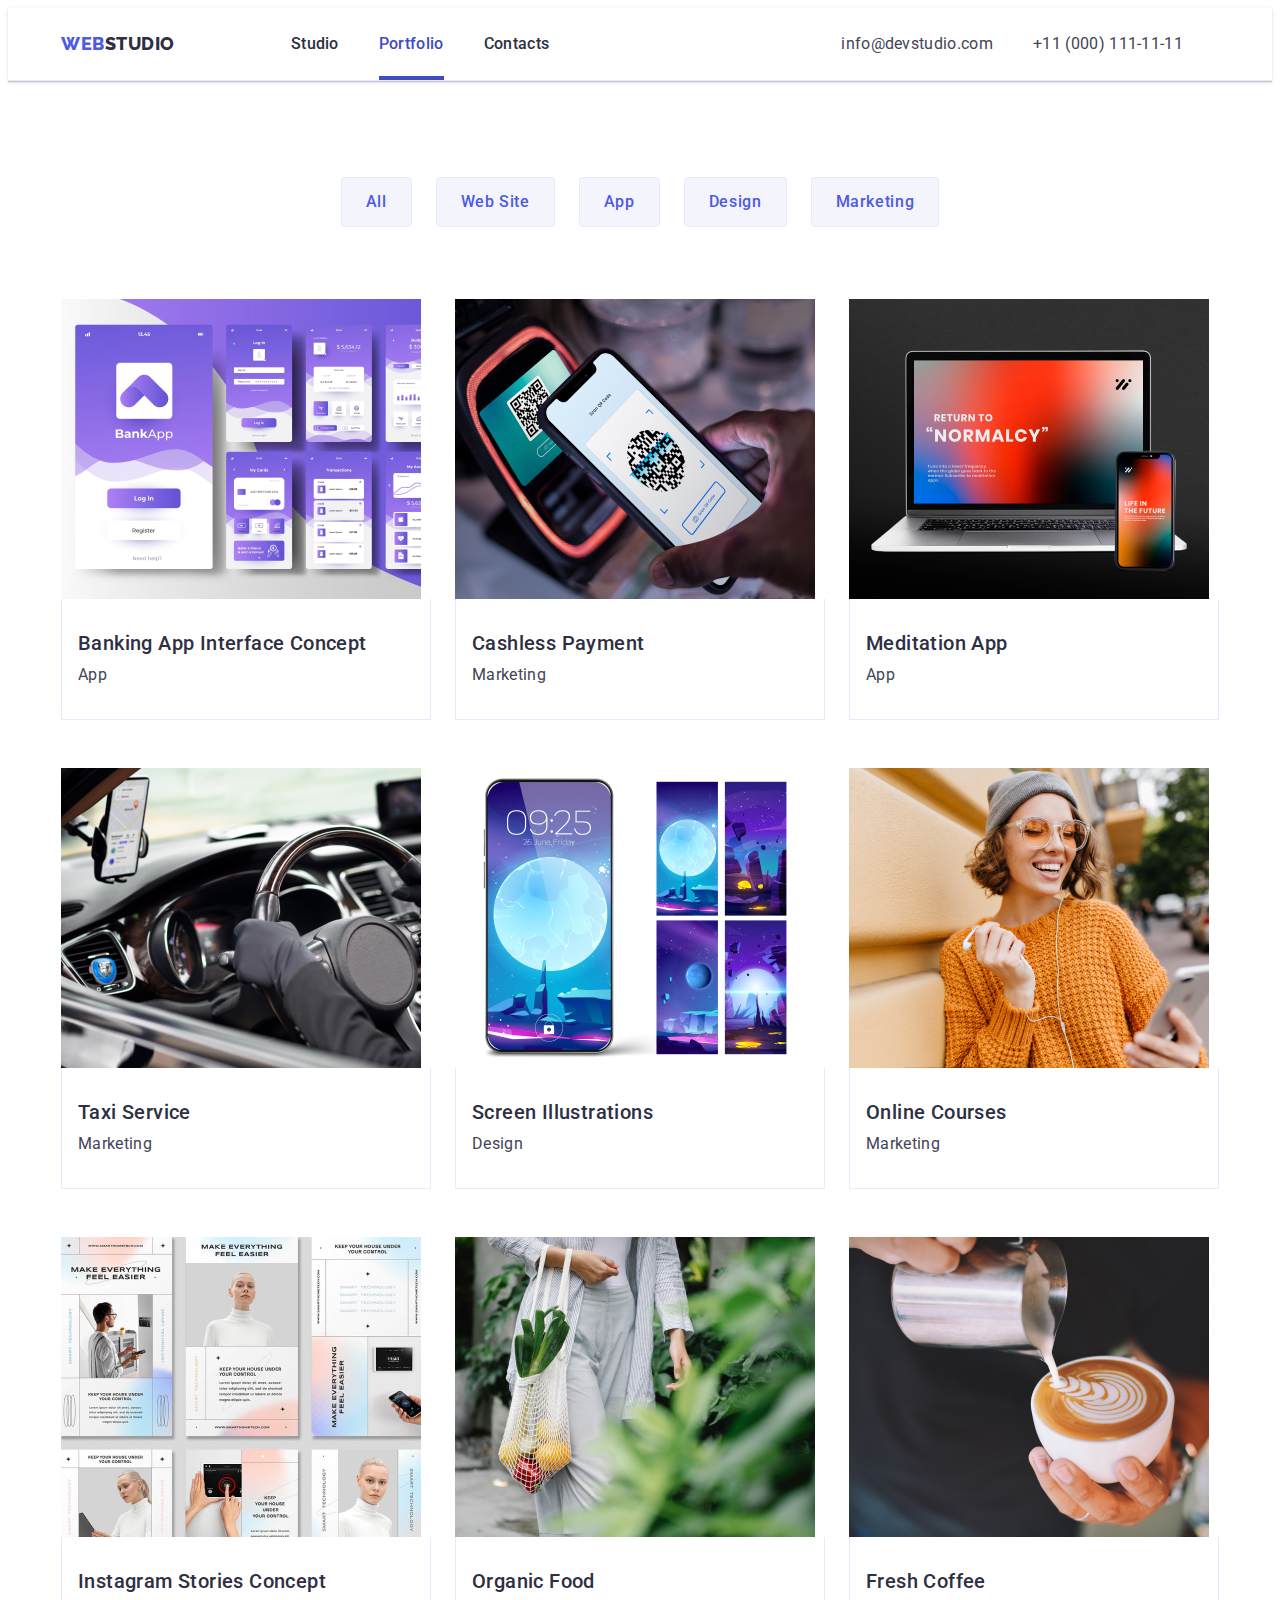
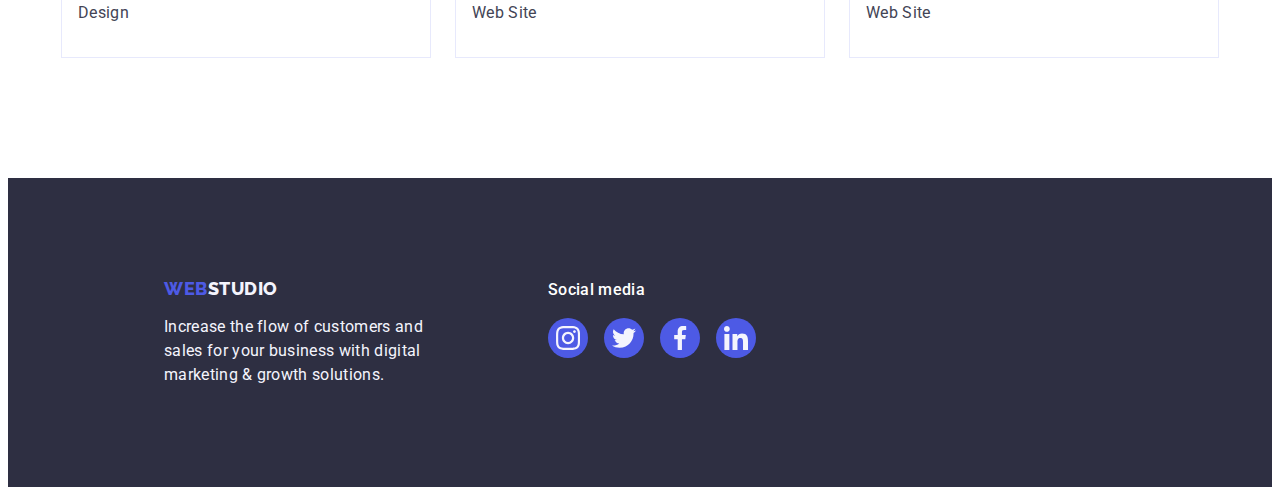
==== portfolio.html @ 2f7f38f8 "Initial commit" ====
<!DOCTYPE html>
<html lang="en">

<head>
    <meta charset="UTF-8">
    <meta name="viewport" content="width=device-width, initial-scale=1.0">
    <link rel="preconnect" href="https://fonts.googleapis.com">
    <link rel="preconnect" href="https://fonts.gstatic.com" crossorigin>
    <link
        href="https://fonts.googleapis.com/css2?family=Raleway:wght@800&family=Roboto:wght@400;500;700;900&display=swap"
        rel="stylesheet">
    <link rel="stylesheet" href="https://cdnjs.cloudflare.com/ajax/libs/modern-normalize/2.0.0/modern-normalize.min.css"
        integrity="sha512-4xo8blKMVCiXpTaLzQSLSw3KFOVPWhm/TRtuPVc4WG6kUgjH6J03IBuG7JZPkcWMxJ5huwaBpOpnwYElP/m6wg=="
        crossorigin="anonymous" referrerpolicy="no-referrer" />
    <link rel="stylesheet" href="./css/styles.css">

    <title>WebStudio</title>
</head>

<body>
    <!-- header -->
    <header class="header-border">
        <div class="container main-nav">
            <nav class="main-nav">
                <a href="./index.html" class="logo">Web<span class="span-logo-up">Studio</span>
                </a>
                <!-- list -->
                <ul class="nav-list">
                    <li class="link">
                        <a href="./index.html" class="nav-list-link  ">Studio</a>
                    </li>
                    <li class="link">
                        <a href="./portfolio.html" class="nav-list-link current">Portfolio</a>
                    </li>
                    <li class="link">
                        <a href="" class="nav-list-link ">Contacts</a>
                    </li>
                </ul>
            </nav>
            <address>
                <ul class="contacts-list">
                    <li class="contact">
                        <a href="mailto:info@devstudio.com" class="mail-phone link">info@devstudio.com</a>
                    </li>
                    <li class="contact">
                        <a href="tel:+110001111111" class="mail-phone link">+11 (000) 111-11-11</a>
                    </li>
                </ul>
            </address>
        </div>
    </header>

    <!-- Main -->
    <main>
        <section class="tabble">
            <div class="container">
                <h1 class="visually-hidden">Four Buttons</h1>
                <ul class="list tabb-but">
                    <li>
                        <button type="button" class="button-all">All</button>
                    </li>
                    <li>
                        <button type="button" class="button-all">Web Site</button>
                    </li>
                    <li>
                        <button type="button" class="button-all">App</button>
                    </li>
                    <li>
                        <button type="button" class="button-all">Design</button>
                    </li>
                    <li>
                        <button type="button" class="button-all">Marketing</button>
                    </li>
                </ul>

                <ul class="list tabl-card">
                    <li class="li-card">
                        <a href="" class="link link-portfolio">
                            <div class="visual-box">
                                <img src="./images/portfolio/row1/banking.jpg" alt="banking" width="360">
                                <div class="hidden-box"></div>
                            </div>
                            <div class="ins-inf">
                                <h2 class="title">Banking App Interface Concept</h2>
                                <p class="text">App</p>
                            </div>
                        </a>
                    </li>
                    <li class="li-card">
                        <a href="" class="link link-portfolio">
                            <div class="visual-box">
                                <img src="./images/portfolio/row1/cashless.jpg" class="link" alt="cashless" width="360">
                                <div class="hidden-box"></div>
                            </div>
                            <div class="ins-inf">
                                <h2 class="title">Cashless Payment</h2>
                                <p class="text">Marketing</p>
                            </div>
                        </a>
                    </li>
                    <li class="li-card">
                        <a href="" class="link link-portfolio">
                            <div class="visual-box">
                                <img src="./images/portfolio/row1/meditation.jpg" class="link" alt="meditation"
                                    width="360">
                                <div class="hidden-box"></div>
                            </div>
                            <div class="ins-inf">
                                <h2 class="title">Meditation App</h2>
                                <p class="text">App</p>
                            </div>
                        </a>
                    </li>
                    <li class="li-card">
                        <a href="" class="link link-portfolio">
                            <div class="visual-box">
                                <img src="./images/portfolio/row2/taxi.jpg" class="link" alt="taxi" width="360">
                                <div class="hidden-box"></div>
                            </div>
                            <div class="ins-inf">
                                <h2 class="title">Taxi Service</h2>
                                <p class="text">Marketing</p>
                            </div>
                        </a>
                    </li>
                    <li class="li-card">
                        <a href="" class="link link-portfolio">
                            <div class="visual-box">
                                <img src="./images/portfolio/row2/screen.jpg" class="link" alt="screen" width="360">
                                <div class="hidden-box"></div>
                            </div>
                            <div class="ins-inf">
                                <h2 class="title">Screen Illustrations</h2>
                                <p class="text">Design</p>
                            </div>
                        </a>
                    </li>
                    <li class="li-card">
                        <a href="" class="link link-portfolio">
                            <div class="visual-box">
                                <img src="./images/portfolio/row2/online.jpg" class="link" alt="online" width="360">
                                <div class="hidden-box"></div>
                            </div>
                            <div class="ins-inf">
                                <h2 class="title">Online Courses</h2>
                                <p class="text">Marketing</p>
                            </div>
                        </a>
                    </li>
                    <li class="li-card">
                        <a href="" class="link link-portfolio">
                            <div class="visual-box">
                                <img src="./images/portfolio/row3/instagram.jpg" class="link" alt="instagram"
                                    width="360">
                                <div class="hidden-box"></div>
                            </div>
                            <div class="ins-inf">
                                <h2 class="title">Instagram Stories Concept</h2>
                                <p class="text">Design</p>
                            </div>
                        </a>
                    </li>
                    <li class="li-card">
                        <a href="" class="link link-portfolio">
                            <div class="visual-box">
                                <img src="./images/portfolio/row3/organic.jpg" class="link" alt="organic" width="360">
                                <div class="hidden-box"></div>
                            </div>
                            <div class="ins-inf">
                                <h2 class="title">Organic Food</h2>
                                <p class="text">Web Site</p>
                            </div>
                        </a>
                    </li>
                    <li class="li-card">
                        <a href="" class="link link-portfolio">
                            <div class="visual-box">
                                <img src="./images/portfolio/row3/coffee.jpg" class="link" alt="coffee" width="360">
                                <div class="hidden-box"></div>
                            </div>
                            <div class="ins-inf">
                                <h2 class="title">Fresh Coffee</h2>
                                <p class="text">Web Site</p>
                            </div>
                        </a>
                    </li>
                </ul>
            </div>
        </section>


    </main>

    <!-- Footer -->
    <footer class="footer-side">
        <div class="footer-container ">
            <div class="footer-list">
                <a href="./index.html" class="logo foot">Web<span class="span-logo-down">Studio</span>
                </a>
                <p class="down">Increase the flow of customers and sales for your business with digital marketing &
                    growth
                    solutions.</p>
            </div>


            <div class="social-media">
                <p class="footer-media-p">Social media</p>
                <ul class="section-media-svg">
                    <li class="section-team-items">
                        <a href="" class="section-team-link footr">
                            <svg class="section-team-icon" width="24" height="24">
                                <use href="./images/icons.svg#icon-instagram"></use>
                            </svg>
                        </a>

                    </li>
                    <li class="section-team-items">
                        <a href="" class="section-team-link footr">
                            <svg class="section-team-icon" width="24" height="24">
                                <use href="./images/icons.svg#icon-twitter"></use>
                            </svg>
                        </a>
                    </li>
                    <li class="section-team-items">
                        <a href="" class="section-team-link footr">
                            <svg class="section-team-icon" width="24" height="24">
                                <use href="./images/icons.svg#icon-facebook"></use>
                            </svg>
                        </a>
                    </li>
                    <li class="section-team-items">
                        <a href="" class="section-team-link footr">
                            <svg class="section-team-icon" width="24" height="24">
                                <use href="./images/icons.svg#icon-linkedin"></use>
                            </svg>
                        </a>
                    </li>
                </ul>

            </div>
        </div>
    </footer>


</body>

</html>
---- css/styles.css ----
:root {
  --navyblue: #2e2f42;
  --slate: #434455;
  --ocean: #404bbf;
  --iris: #4d5ae5;
  --white: #ffffff;
  --cloud: #f4f4fd;
  --border: #e7e9fc;
  --link: #8e8f99;
  --dairy: #FCFCFC;

}

h1,
h2,
h3,
h4,
h5,
h6,
p {
  margin: 0;
}

ul {
  list-style-type: none;
  margin: 0;
  padding: 0;
}

.visually-hidden {
  position: absolute;
  width: 1px;
  height: 1px;
  margin: -1px;
  border: 0;
  padding: 0;
  white-space: nowrap;
  clip-path: inset(100%);
  clip: rect(0 0 0 0);
  overflow: hidden;
}
img {
  display: block;
  max-width: 100%;
  height: auto;
}

.container {
  max-width: 1158px;
  margin: 0 auto;
  padding: 0 15px;
}

body {
  font-family: "Roboto", sans-serif;
  color: #2e2f42;
  color: #434455;
  background-color: var(--white);
  max-width: 1440px;
}

/* header */
.header-border {
  border-bottom: 1px solid #e7e9fc;
  box-shadow: 0px 2px 1px rgba(46, 47, 66, 0.08),
    0px 1px 1px rgba(46, 47, 66, 0.16), 0px 1px 6px rgba(46, 47, 66, 0.08);
}
.main-nav {
  display: flex;
  align-items: center;
  gap: 40px;
}
/* Logo */
.logo {
  font-family: "Raleway", sans-serif;
  font-weight: 800;
  font-size: 18px;
  line-height: 1.17;
  letter-spacing: 0.03em;
  text-transform: uppercase;
  color: var(--iris, #4d5ae5);
  text-decoration: none;
  margin-right: 76px;
}
.span-logo-up {
  color: var(--navyblue);
}

/* header navigation */
.nav-list-link-current {
  color: var(--ocean);
}
.current {
  position: relative;
  color: var(--ocean);
}
.current::after {
  position: absolute;
  display: block;
  width: 100%;
  height: 4px;
  content: "";
  background-color: var(--ocean);
  margin-top: 20px;
}
.nav-list {
  display: flex;
  gap: 40px;
  margin-right: 0;
}
.list {
  list-style: none;
}
.link {
  text-decoration: none;
}
.nav-list-link {
  display: block;
  color: var(--navyblue);
  padding-top: 24px;
  padding-bottom: 24px;
  font-weight: 500;
  font-size: 16px;
  line-height: 1.5;
  letter-spacing: 0.02em;
  text-decoration: none;
}
.nav-list-link::before {
  background-color: var(--ocean);
}
.nav-list-link:hover,
.nav-list-link:focus {
  color: var(--ocean);
}
.nav-list-link.current {
  color: var(--ocean);
}
/* header contacts */

.contacts-list {
  font-style: normal;
  display: flex;
  gap: 40px;
  margin-left: 252px;
}

.mail-phone {
  display: block;
  padding: 24px 0;
  font-size: 16px;
  line-height: 1.5;
  letter-spacing: 0.02em;
  color: var(--slate);
  text-decoration: none;
}

.mail-phone:hover,
.mail-phone:focus {
  color: var(--ocean);
}

/* section 1 */
.section-one {
  background-color: var(--navyblue);
  background-image: linear-gradient(
      rgba(46, 47, 66, 0.7),
      rgba(46, 47, 66, 0.7)
    ),
    url(../images/background-image.jpg);
  background-size: cover;
  padding: 188px 0;
  max-width: 1440px;
  background-repeat: no-repeat;
  background-position: center;
}

.effective {
  font-size: 56px;
  line-height: 1.07;
  letter-spacing: 0.02em;
  color: var(--white);
  max-width: 496px;
  margin: 0 auto 48px;
}
.button_or {
  background-color: #4d5ae5;
  font-family: "Roboto", sans-serif;
  font-weight: 500;
  font-size: 16px;
  line-height: 1.5;
  letter-spacing: 0.04em;
  color: #ffffff;
  cursor: pointer;
  display: block;
  padding: 16px 32px;
  margin: 0 auto;
  align-items: flex-start;
  gap: 10px;
  min-width: 169px;
  height: 56px;
  border: none;
  text-align: center;
  border-radius: 4px;
  background: var(--iris, #4d5ae5);
  box-shadow: 0px 4px 4px 0px rgba(0, 0, 0, 0.15);
}
.button_or:hover,
.button_or:focus {
  background-color: #404bbf;
}


/* section 2 */
.features-icon-container {
  display: flex;
  align-items: center;
  justify-content: center;
  height: 112px;
  background-color: #f4f4fd;
  border-radius: 4px;
  margin-bottom: 8px;
}
.section.features {
  padding: 120px 0;
}

.section-list {
  display: flex;
}

.section-list .item {
  width: calc((100% - 72px) / 4);
}

.section-list .item:not(:last-child) {
  margin-right: 24px;
}

.title {
  margin-bottom: 8px;

  color: var(--navyblue);
  font-size: 20px;
  font-weight: 500;
  line-height: 1.2;
  letter-spacing: 0.02em;
}

.text {
  color: var(--slate);
  font-size: 16px;
  line-height: 1.5;
  letter-spacing: 0.02em;
}

/* section 3 */
.what-doing {
  padding-bottom: 120px;
}

.we-doing {
  font-size: 36px;
  line-height: 1.11;
  text-align: center;
  letter-spacing: 0.02em;
  text-transform: capitalize;
  color: var(--navyblue);
  margin-bottom: 72px;
}

.sec-three {
  display: flex;
  gap: 24px;
}

.img-list {
  display: inline-flex;
  flex-direction: column;
  align-items: flex-start;
  width: calc((100% - 48px) / 3);
}

/* section 4 */
.our-team {
  background: var(--cloud, #f4f4fd);
  padding: 120px 0;
}
.card-content {
  padding: 32px 0;
}
.card-content .title {
  text-align: center;
}
.card-content .text {
  text-align: center;
}

.floor {
  width: calc((100% - 72px) / 4);
  border-radius: 0px 0px 4px 4px;
  background: var(--white, #fff);
  box-shadow: 0px 2px 1px 0px rgba(46, 47, 66, 0.08),
    0px 1px 1px 0px rgba(46, 47, 66, 0.16),
    0px 1px 6px 0px rgba(46, 47, 66, 0.08);
}

.our {
  display: flex;
  gap: 24px;
}

.section-team-svg {
  display: flex;
  justify-content: center;
  gap: 24px;
  margin-top: 8px;
}
.section-team-items {
  width: 40px;
  height: 40px;
}
.section-team-link {
  width: 100%;
  height: 100%;
  background-color: var(--iris);
  border-radius: 50%;
  display: flex;
  align-items: center;
  justify-content: center;
}
.section-team-link:hover,
.section-team-link:focus {
  background-color: var(--ocean);
}
.section-team-icon {
  fill: var(--cloud);
}

/* Customers */

.customers {
  padding: 120px 0;
}

.title-customers {
  font-size: 36px;
  line-height: 1.11;
  text-align: center;
  letter-spacing: 0.02em;
  text-transform: capitalize;
  color: var(--navyblue);
  margin-bottom: 72px;
}

.customers-list {
  display: flex;
  gap: 24px;
}

.customers-item {
  width: calc((100% - 120px) / 6);
  height: 88px;
}

.customers-icon {
  fill: currentColor;
}
.customers-link {
  width: 100%;
  height: 100%;
  border: 1px solid #8e8f99;
  border-radius: 4px;
  display: flex;
  align-items: center;
  justify-content: center;
  color: var(--link);
}
.customers-link:hover,
.customers-link:focus {
  border-color: var(--ocean);
  color: var(--ocean);
}

/* footer */
.footer-side {
  display: flex;
  background-color: var(--navyblue);
  padding: 100px 0;
}
.footer-list {
  margin-right: 120px;
 
  
}
.footer-container {
  display: flex;
  align-items: baseline;
  margin-left: 156px;
  
}
.logo.foot {
  display: inline-block;
  margin-bottom: 16px;
}
.span-logo-down {
  color: var(--cloud);
}
.down {
  width: 264px;
  color: var(--cloud);
  line-height: 1.5;
  letter-spacing: 0.02em;
}
.text-media {
  width: 264px;
  color: var(--cloud);
  line-height: 1.5;
  letter-spacing: 0.02em;
  display: flex;
}
.footer-media-p {
  font-weight: 500;
  font-size: 16px;
  line-height: 1.5;
  letter-spacing: 0.02em;
  color: var(--white);
  margin-bottom: 16px;
}

.section-media-svg {
  display: flex;
  gap: 16px;
}
.section-team-link.footr:hover,
.section-team-link.footr:focus {
  background-color: #31d0aa;
}
/* porfolio */
/* main */
.tabble {
  padding-top: 96px;
  padding-bottom: 120px;
}
.list.tabb-but {
  display: flex;
  justify-content: center;
  gap: 24px;
  margin-bottom: 72px;
}
.button-all {
  font-family: "Roboto", sans-serif;
  font-weight: 500;
  font-size: 16px;
  line-height: 1.5;
  letter-spacing: 0.04em;
  color: var(--iris);
  background-color: var(--cloud);
  cursor: pointer;
  padding: 12px 24px;
  border: 1px solid #e7e9fc;
  border-radius: 4px;
}
.button-all:hover,
.button-all:focus {
  color: var(--white);
  background-color: var(--ocean);
  border: 1px solid transparent;
  box-shadow: 0px 3px 1px rgba(0, 0, 0, 0.1), 0px 2px 1px rgba(0, 0, 0, 0.08),
    0px 2px 2px rgba(0, 0, 0, 0.12);
}
.link-portfolio {
  display: block;
}
.link-portfolio:hover,
.link-portfolio:focus {
  box-shadow: 0px 1px 6px rgba(46, 47, 66, 0.08),
    0px 1px 1px rgba(46, 47, 66, 0.16), 0px 2px 1px rgba(46, 47, 66, 0.08);
}
.list.tabl-card {
  display: flex;
  flex-wrap: wrap;
  column-gap: 24px;
  row-gap: 48px;
}

.li-card {
  width: calc((100% - 48px) / 3);
}
.visual-box {
  position: relative;
  overflow: hidden;
}
.hidden-box {
  position: absolute;
  top: 0;
  left: 0;
  width: 100%;
  height: 100%;
  background-color: var(--iris);
  opacity: 70%;

  transform: translatey(100%);
  transition: transform 250ms ease-in-out;
}
.visual-box:hover .hidden-box {
  transform: translatey(0);
}
.ins-inf {
  padding: 32px 16px;
  border: 1px solid #e7e9fc;
  border-top: none;
}

/* Modal */
.backdrop {
  position: fixed;
  width: 100%;
  height: 100%;
  background-color: rgba(46, 47, 66, 0.40);
  top: 0;
  transition: opacity 250ms cubic-bezier(0.4, 0, 0.2, 1),
visibility 250ms cubic-bezier(0.4, 0, 0.2, 1);
}

.modal {
  position: absolute;
  top: 50%;
  left: 50%;
  transform: translate(-50%, -50%) scale(1);
width: 408px;
min-height: 584px;
background-color: var(--dairy);
border-radius: 4px;
box-shadow: 0px 2px 1px 0px rgba(0, 0, 0, 0.20), 0px 1px 3px 0px rgba(0, 0, 0, 0.12), 0px 1px 1px 0px rgba(0, 0, 0, 0.14);
transition: transform 250ms cubic-bezier(0.4, 0, 0.2, 1);
}

.close-icon {
  fill: var(--navyblue);
  transition: fill 250ms cubic-bezier(0.4, 0, 0.2, 1);  
}

.modal-close-btn {
  display: flex;
  fill: var(--border);
  background-color: var(--border);
  width: 24px;
  height: 24px;
  border-radius: 50%;
  align-items: center;
  justify-content: center; 
  position: absolute;
  top: 24px;
  right: 24px;
  transition: transform 250ms;
  border: 1px solid rgba(0, 0, 0, 0.1);
  padding: 0;
  cursor: pointer;
  transition: background-color 250ms cubic-bezier(0.4, 0, 0.2, 1),
  border 250ms cubic-bezier(0.4, 0, 0.2, 1);
}

.modal-close-btn:hover {
  background-color:  var(--ocean);
  border: none;
}
.modal-close-btn:focus {
  background-color:  var(--ocean);
  border: none;
}

.is-hidden {
  opacity: 0;
  visibility: hidden;
  pointer-events: none;
}

.backdrop.is-hidden .modal {
  transform: translate(-50%, -50%) scale(0);
}

.modal-close-btn:hover .close-icon {
  fill: var(--white);
}
.modal-close-btn:focus .close-icon {
  fill: var(--white);
}
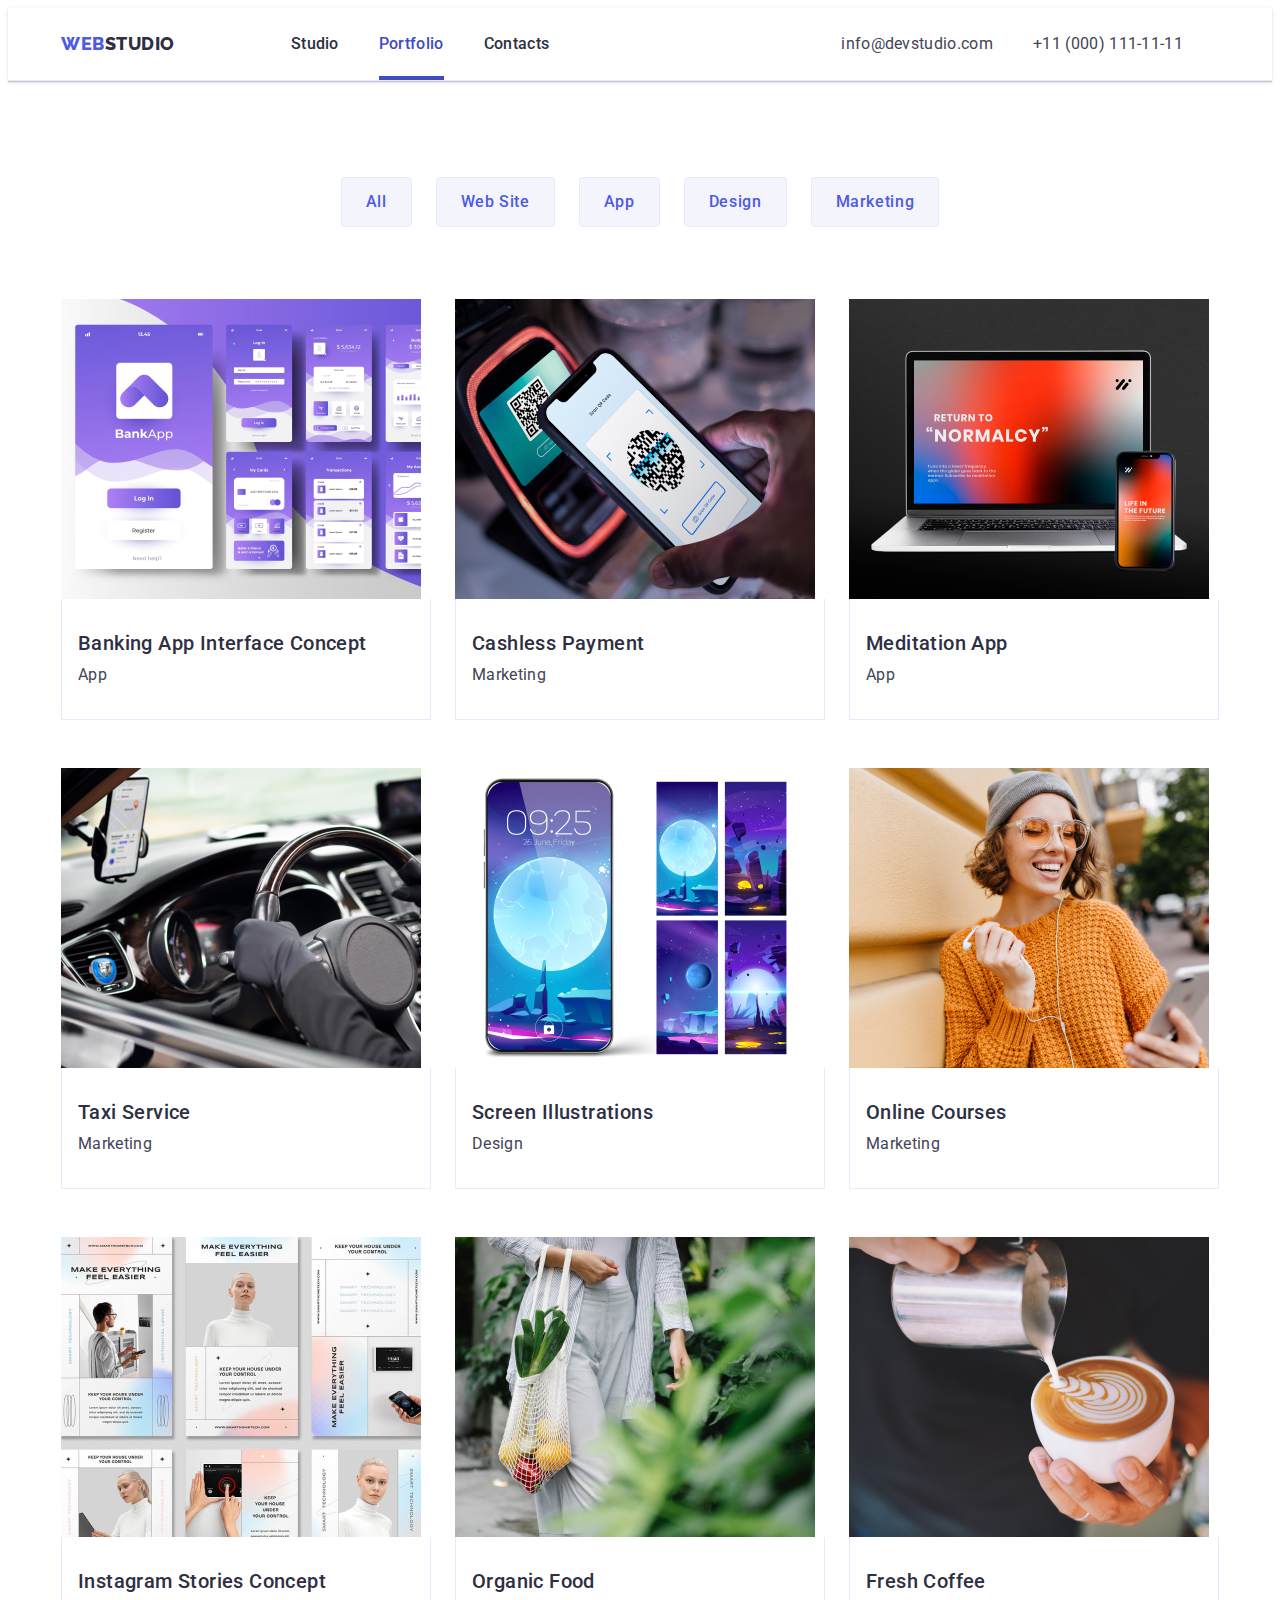
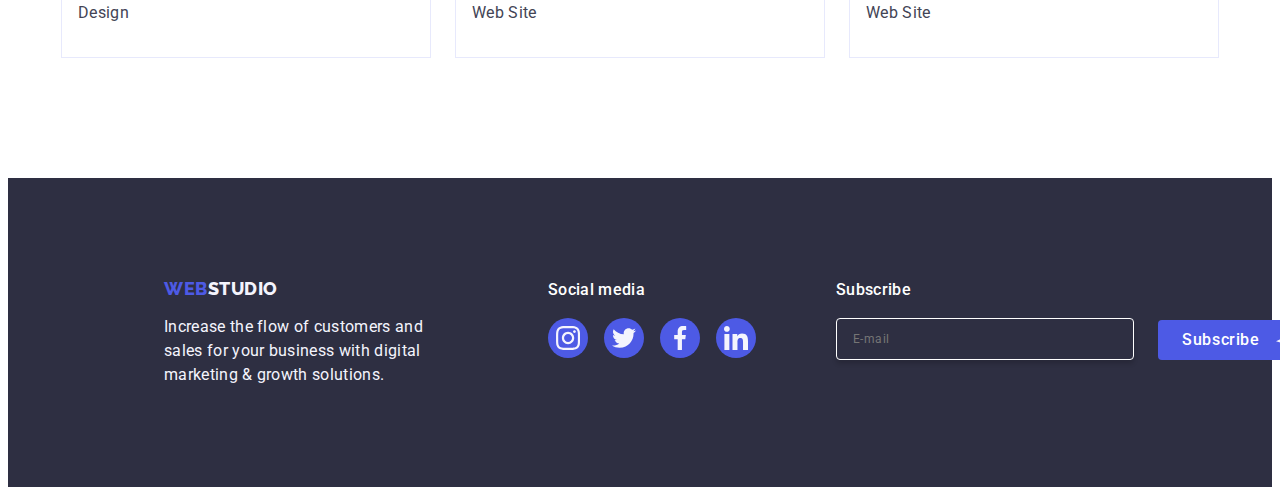
==== commit e6042cce: "hw5" ====
--- a/portfolio.html
+++ b/portfolio.html
@@ -238,6 +238,19 @@
                 </ul>
 
             </div>
+            <div>
+                <form class="footer-form">
+                    <label class="footer-label">
+                        <p class="footer-media-p">Subscribe</p>
+                        <input class="footer-input" type="text" name="subscribe" placeholder="E-mail" />
+                    </label>
+                    <button class="button-sub" type="submit">Subscribe
+                        <svg class="section-team-icon" width="24" height="24">
+                            <use href="./images/icons.svg#icon-telegram"></use>
+                        </svg>
+                    </button>
+                </form>
+            </div>
         </div>
     </footer>
 
--- a/css/styles.css
+++ b/css/styles.css
@@ -7,8 +7,7 @@
   --cloud: #f4f4fd;
   --border: #e7e9fc;
   --link: #8e8f99;
-  --dairy: #FCFCFC;
-
+  --dairy: #fcfcfc;
 }
 
 h1,
@@ -52,7 +51,7 @@
 }
 
 body {
-  font-family: "Roboto", sans-serif;
+  font-family: 'Roboto', sans-serif;
   color: #2e2f42;
   color: #434455;
   background-color: var(--white);
@@ -62,8 +61,8 @@
 /* header */
 .header-border {
   border-bottom: 1px solid #e7e9fc;
-  box-shadow: 0px 2px 1px rgba(46, 47, 66, 0.08),
-    0px 1px 1px rgba(46, 47, 66, 0.16), 0px 1px 6px rgba(46, 47, 66, 0.08);
+  box-shadow: 0px 2px 1px rgba(46, 47, 66, 0.08), 0px 1px 1px rgba(46, 47, 66, 0.16),
+    0px 1px 6px rgba(46, 47, 66, 0.08);
 }
 .main-nav {
   display: flex;
@@ -72,7 +71,7 @@
 }
 /* Logo */
 .logo {
-  font-family: "Raleway", sans-serif;
+  font-family: 'Raleway', sans-serif;
   font-weight: 800;
   font-size: 18px;
   line-height: 1.17;
@@ -99,7 +98,7 @@
   display: block;
   width: 100%;
   height: 4px;
-  content: "";
+  content: '';
   background-color: var(--ocean);
   margin-top: 20px;
 }
@@ -162,10 +161,7 @@
 /* section 1 */
 .section-one {
   background-color: var(--navyblue);
-  background-image: linear-gradient(
-      rgba(46, 47, 66, 0.7),
-      rgba(46, 47, 66, 0.7)
-    ),
+  background-image: linear-gradient(rgba(46, 47, 66, 0.7), rgba(46, 47, 66, 0.7)),
     url(../images/background-image.jpg);
   background-size: cover;
   padding: 188px 0;
@@ -184,7 +180,7 @@
 }
 .button_or {
   background-color: #4d5ae5;
-  font-family: "Roboto", sans-serif;
+  font-family: 'Roboto', sans-serif;
   font-weight: 500;
   font-size: 16px;
   line-height: 1.5;
@@ -209,7 +205,6 @@
   background-color: #404bbf;
 }
 
-
 /* section 2 */
 .features-icon-container {
   display: flex;
@@ -299,8 +294,7 @@
   width: calc((100% - 72px) / 4);
   border-radius: 0px 0px 4px 4px;
   background: var(--white, #fff);
-  box-shadow: 0px 2px 1px 0px rgba(46, 47, 66, 0.08),
-    0px 1px 1px 0px rgba(46, 47, 66, 0.16),
+  box-shadow: 0px 2px 1px 0px rgba(46, 47, 66, 0.08), 0px 1px 1px 0px rgba(46, 47, 66, 0.16),
     0px 1px 6px 0px rgba(46, 47, 66, 0.08);
 }
 
@@ -389,14 +383,11 @@
 }
 .footer-list {
   margin-right: 120px;
- 
-  
 }
 .footer-container {
   display: flex;
   align-items: baseline;
   margin-left: 156px;
-  
 }
 .logo.foot {
   display: inline-block;
@@ -435,6 +426,52 @@
 .section-team-link.footr:focus {
   background-color: #31d0aa;
 }
+/* Footer form */
+.footer-form {
+  display: flex;
+  margin-left: 80px;
+}
+.footer-label {
+  display: flex;
+  flex-direction: column;
+}
+.button-sub {
+  display: flex;
+  padding: 8px 24px;
+  align-items: center;
+  color: var(--white, #fff);
+  text-align: center;
+  font-family: Roboto;
+  font-size: 16px;
+  font-weight: 500;
+  line-height: 24px; /* 150% */
+  letter-spacing: 0.64px;
+  border-radius: 4px;
+  background: var(--iris, #4d5ae5);
+  gap: 16px;
+  height: max-content;
+  border: none;
+  margin-left: 24px;
+  margin-top: 42px;
+}
+.footer-input {
+  background-color: var(--navyblue);
+  outline: none;
+  padding: 8px 16px;
+  color: var(--white, #FFF);
+font-family: Roboto;
+font-size: 12px;
+font-style: normal;
+font-weight: 400;
+line-height: 24px; /* 200% */
+letter-spacing: 0.48px;
+  border-radius: 4px;
+border: 1px solid var(--white, #FFF);
+box-shadow: 0px 4px 4px 0px rgba(0, 0, 0, 0.15);
+width: 264px;
+}
+
+
 /* porfolio */
 /* main */
 .tabble {
@@ -448,7 +485,7 @@
   margin-bottom: 72px;
 }
 .button-all {
-  font-family: "Roboto", sans-serif;
+  font-family: 'Roboto', sans-serif;
   font-weight: 500;
   font-size: 16px;
   line-height: 1.5;
@@ -473,8 +510,8 @@
 }
 .link-portfolio:hover,
 .link-portfolio:focus {
-  box-shadow: 0px 1px 6px rgba(46, 47, 66, 0.08),
-    0px 1px 1px rgba(46, 47, 66, 0.16), 0px 2px 1px rgba(46, 47, 66, 0.08);
+  box-shadow: 0px 1px 6px rgba(46, 47, 66, 0.08), 0px 1px 1px rgba(46, 47, 66, 0.16),
+    0px 2px 1px rgba(46, 47, 66, 0.08);
 }
 .list.tabl-card {
   display: flex;
@@ -516,10 +553,10 @@
   position: fixed;
   width: 100%;
   height: 100%;
-  background-color: rgba(46, 47, 66, 0.40);
+  background-color: rgba(46, 47, 66, 0.4);
   top: 0;
   transition: opacity 250ms cubic-bezier(0.4, 0, 0.2, 1),
-visibility 250ms cubic-bezier(0.4, 0, 0.2, 1);
+    visibility 250ms cubic-bezier(0.4, 0, 0.2, 1);
 }
 
 .modal {
@@ -527,17 +564,18 @@
   top: 50%;
   left: 50%;
   transform: translate(-50%, -50%) scale(1);
-width: 408px;
-min-height: 584px;
-background-color: var(--dairy);
-border-radius: 4px;
-box-shadow: 0px 2px 1px 0px rgba(0, 0, 0, 0.20), 0px 1px 3px 0px rgba(0, 0, 0, 0.12), 0px 1px 1px 0px rgba(0, 0, 0, 0.14);
-transition: transform 250ms cubic-bezier(0.4, 0, 0.2, 1);
+  width: 408px;
+  min-height: 584px;
+  background-color: var(--dairy);
+  border-radius: 4px;
+  box-shadow: 0px 2px 1px 0px rgba(0, 0, 0, 0.2), 0px 1px 3px 0px rgba(0, 0, 0, 0.12),
+    0px 1px 1px 0px rgba(0, 0, 0, 0.14);
+  transition: transform 250ms cubic-bezier(0.4, 0, 0.2, 1);
 }
 
 .close-icon {
   fill: var(--navyblue);
-  transition: fill 250ms cubic-bezier(0.4, 0, 0.2, 1);  
+  transition: fill 250ms cubic-bezier(0.4, 0, 0.2, 1);
 }
 
 .modal-close-btn {
@@ -548,7 +586,7 @@
   height: 24px;
   border-radius: 50%;
   align-items: center;
-  justify-content: center; 
+  justify-content: center;
   position: absolute;
   top: 24px;
   right: 24px;
@@ -557,15 +595,15 @@
   padding: 0;
   cursor: pointer;
   transition: background-color 250ms cubic-bezier(0.4, 0, 0.2, 1),
-  border 250ms cubic-bezier(0.4, 0, 0.2, 1);
+    border 250ms cubic-bezier(0.4, 0, 0.2, 1);
 }
 
 .modal-close-btn:hover {
-  background-color:  var(--ocean);
+  background-color: var(--ocean);
   border: none;
 }
 .modal-close-btn:focus {
-  background-color:  var(--ocean);
+  background-color: var(--ocean);
   border: none;
 }
 
@@ -584,4 +622,96 @@
 }
 .modal-close-btn:focus .close-icon {
   fill: var(--white);
-}+}
+/* Modal Form */
+.modal-form {
+  display: flex;
+  flex-direction: column;
+  margin: 72px 24px 24px 24px;
+  gap: 8px;
+}
+.modal-label {
+  display: flex;
+  flex-direction: column;
+}
+.modal-title {
+  color: var(--navyblue, #2e2f42);
+  text-align: center;
+  /* Body Medium */
+  font-family: Roboto;
+  font-size: 16px;
+  font-weight: 500;
+  line-height: 24px; /* 150% */
+  letter-spacing: 0.32px;
+  margin-bottom: 16px;
+}
+.modal-send {
+  margin-top: 16px;
+}
+.modal-row {
+  display: flex;
+  border-radius: 4px;
+  border: 1px solid var(--navyblue-modal, rgba(46, 47, 66, 0.4));
+  align-items: center;
+  padding: 8px 0 8px 16px;
+}
+.modal-row:focus-within {
+  color: var(--iris);
+  border-color: var(--iris);
+}
+
+.form-input {
+  border: 0;
+  font-size: 18px;
+  background-color: var(--dairy);
+}
+.form-input:hover,
+.form-input:focus {
+  outline: none;
+}
+.modal-svg {
+  display: flex;
+  align-items: center;
+  fill: currentColor;
+}
+.modal-text {
+  color: var(--lightslate, #8e8f99);
+  font-family: Roboto;
+  font-size: 12px;
+  font-weight: 400;
+  line-height: 14px; /* 116.667% */
+  letter-spacing: 0.48px;
+}
+.modal-licence {
+  color: var(--lightslate, #8e8f99);
+  font-family: Roboto;
+  font-size: 12px;
+  font-weight: 400;
+  line-height: 14px; /* 116.667% */
+  letter-spacing: 0.48px;
+}
+.modal-licence-accent {
+  color: var(--iris, #4d5ae5);
+  text-decoration-line: underline;
+}
+.form-checkbox {
+  display: flex;
+  gap: 8px;
+}
+.textarea-form {
+  resize: none;
+  /* Small Text */
+  font-family: Roboto;
+  font-size: 12px;
+  font-weight: 400;
+  line-height: 14px; /* 116.667% */
+  letter-spacing: 0.48px;
+  padding: 8px 16px;
+  background-color: var(--dairy);
+  border-radius: 4px;
+  border-color: var(--lightslate, #8e8f99);
+  outline: none;
+}
+.textarea-form:focus-within {
+  border-color: var(--iris);
+}
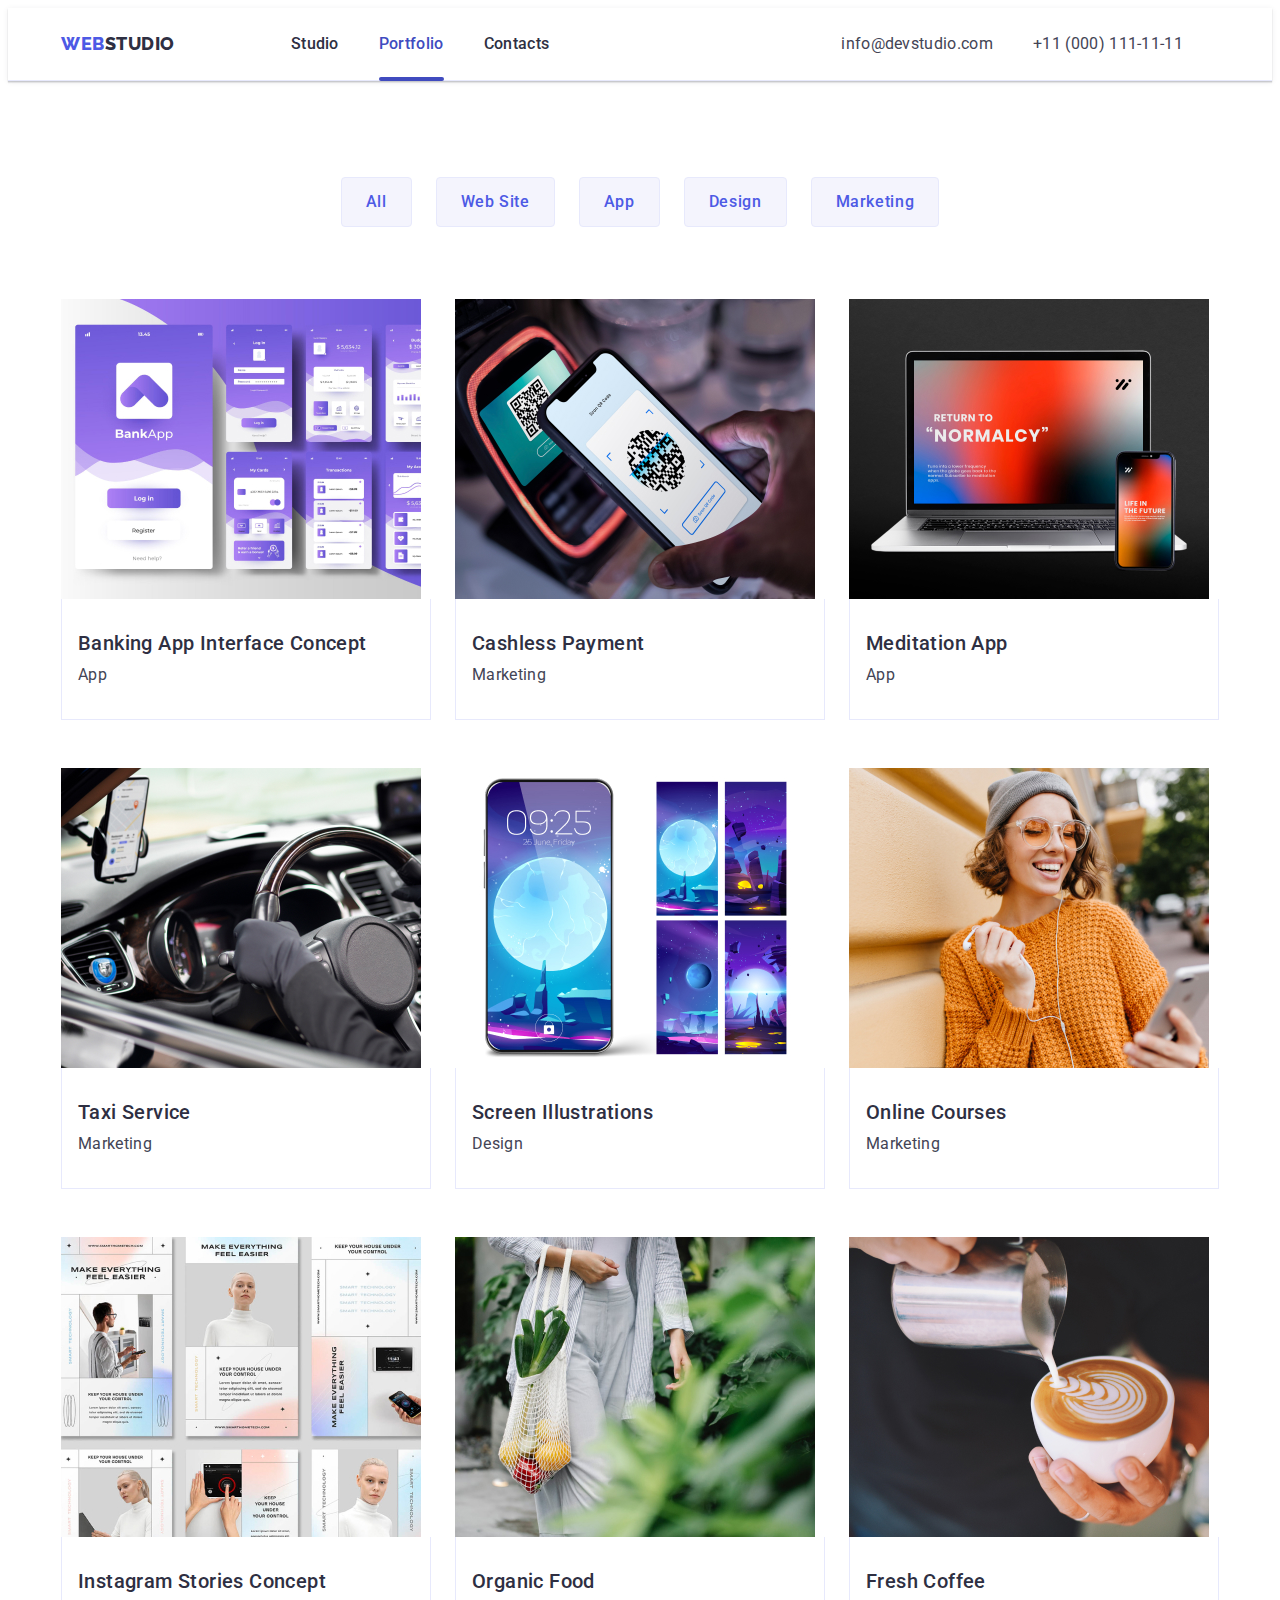
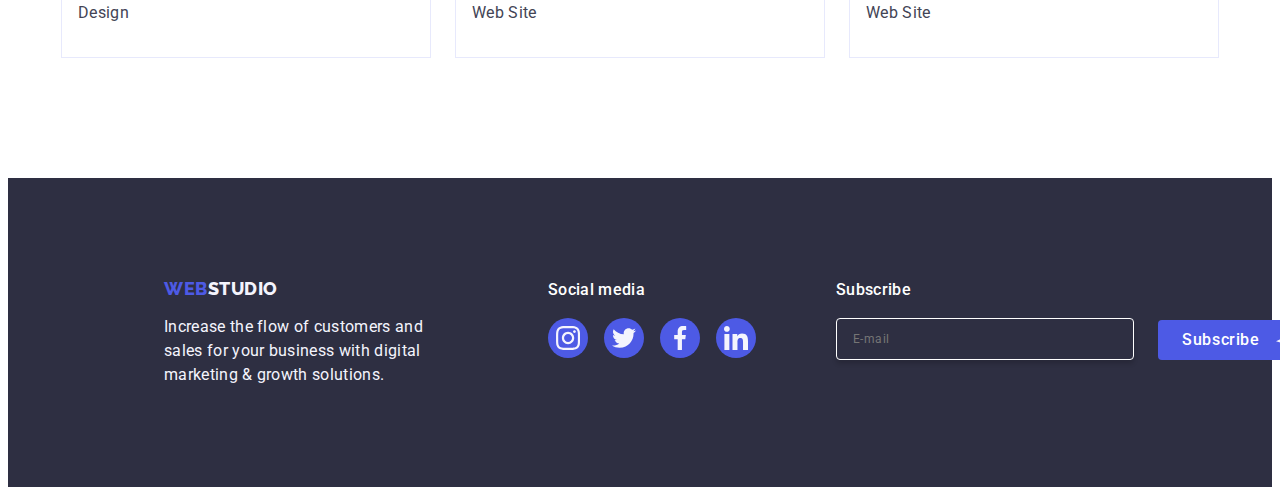
==== commit 81de7e6b: "hw5" ====
--- a/portfolio.html
+++ b/portfolio.html
@@ -78,7 +78,11 @@
                         <a href="" class="link link-portfolio">
                             <div class="visual-box">
                                 <img src="./images/portfolio/row1/banking.jpg" alt="banking" width="360">
-                                <div class="hidden-box"></div>
+                                <div class="hidden-box">
+                                    <p class="hidden-text">14 Stylish and User-Friendly App Design Concepts · Task
+                                        Manager App · Calorie
+                                        Tracker App · Exotic Fruit Ecommerce App · Cloud Storage App</p>
+                                </div>
                             </div>
                             <div class="ins-inf">
                                 <h2 class="title">Banking App Interface Concept</h2>
@@ -90,7 +94,11 @@
                         <a href="" class="link link-portfolio">
                             <div class="visual-box">
                                 <img src="./images/portfolio/row1/cashless.jpg" class="link" alt="cashless" width="360">
-                                <div class="hidden-box"></div>
+                                <div class="hidden-box">
+                                    <p class="hidden-text">14 Stylish and User-Friendly App Design Concepts · Task
+                                        Manager App · Calorie
+                                        Tracker App · Exotic Fruit Ecommerce App · Cloud Storage App</p>
+                                </div>
                             </div>
                             <div class="ins-inf">
                                 <h2 class="title">Cashless Payment</h2>
@@ -103,7 +111,11 @@
                             <div class="visual-box">
                                 <img src="./images/portfolio/row1/meditation.jpg" class="link" alt="meditation"
                                     width="360">
-                                <div class="hidden-box"></div>
+                                    <div class="hidden-box">
+                                        <p class="hidden-text">14 Stylish and User-Friendly App Design Concepts · Task
+                                            Manager App · Calorie
+                                            Tracker App · Exotic Fruit Ecommerce App · Cloud Storage App</p>
+                                    </div>
                             </div>
                             <div class="ins-inf">
                                 <h2 class="title">Meditation App</h2>
@@ -115,7 +127,11 @@
                         <a href="" class="link link-portfolio">
                             <div class="visual-box">
                                 <img src="./images/portfolio/row2/taxi.jpg" class="link" alt="taxi" width="360">
-                                <div class="hidden-box"></div>
+                                <div class="hidden-box">
+                                    <p class="hidden-text">14 Stylish and User-Friendly App Design Concepts · Task
+                                        Manager App · Calorie
+                                        Tracker App · Exotic Fruit Ecommerce App · Cloud Storage App</p>
+                                </div>
                             </div>
                             <div class="ins-inf">
                                 <h2 class="title">Taxi Service</h2>
@@ -127,7 +143,11 @@
                         <a href="" class="link link-portfolio">
                             <div class="visual-box">
                                 <img src="./images/portfolio/row2/screen.jpg" class="link" alt="screen" width="360">
-                                <div class="hidden-box"></div>
+                                <div class="hidden-box">
+                                    <p class="hidden-text">14 Stylish and User-Friendly App Design Concepts · Task
+                                        Manager App · Calorie
+                                        Tracker App · Exotic Fruit Ecommerce App · Cloud Storage App</p>
+                                </div>
                             </div>
                             <div class="ins-inf">
                                 <h2 class="title">Screen Illustrations</h2>
@@ -139,7 +159,11 @@
                         <a href="" class="link link-portfolio">
                             <div class="visual-box">
                                 <img src="./images/portfolio/row2/online.jpg" class="link" alt="online" width="360">
-                                <div class="hidden-box"></div>
+                                <div class="hidden-box">
+                                    <p class="hidden-text">14 Stylish and User-Friendly App Design Concepts · Task
+                                        Manager App · Calorie
+                                        Tracker App · Exotic Fruit Ecommerce App · Cloud Storage App</p>
+                                </div>
                             </div>
                             <div class="ins-inf">
                                 <h2 class="title">Online Courses</h2>
@@ -152,7 +176,11 @@
                             <div class="visual-box">
                                 <img src="./images/portfolio/row3/instagram.jpg" class="link" alt="instagram"
                                     width="360">
-                                <div class="hidden-box"></div>
+                                    <div class="hidden-box">
+                                        <p class="hidden-text">14 Stylish and User-Friendly App Design Concepts · Task
+                                            Manager App · Calorie
+                                            Tracker App · Exotic Fruit Ecommerce App · Cloud Storage App</p>
+                                    </div>
                             </div>
                             <div class="ins-inf">
                                 <h2 class="title">Instagram Stories Concept</h2>
@@ -164,7 +192,11 @@
                         <a href="" class="link link-portfolio">
                             <div class="visual-box">
                                 <img src="./images/portfolio/row3/organic.jpg" class="link" alt="organic" width="360">
-                                <div class="hidden-box"></div>
+                                <div class="hidden-box">
+                                    <p class="hidden-text">14 Stylish and User-Friendly App Design Concepts · Task
+                                        Manager App · Calorie
+                                        Tracker App · Exotic Fruit Ecommerce App · Cloud Storage App</p>
+                                </div>
                             </div>
                             <div class="ins-inf">
                                 <h2 class="title">Organic Food</h2>
@@ -176,7 +208,11 @@
                         <a href="" class="link link-portfolio">
                             <div class="visual-box">
                                 <img src="./images/portfolio/row3/coffee.jpg" class="link" alt="coffee" width="360">
-                                <div class="hidden-box"></div>
+                                <div class="hidden-box">
+                                    <p class="hidden-text">14 Stylish and User-Friendly App Design Concepts · Task
+                                        Manager App · Calorie
+                                        Tracker App · Exotic Fruit Ecommerce App · Cloud Storage App</p>
+                                </div>
                             </div>
                             <div class="ins-inf">
                                 <h2 class="title">Fresh Coffee</h2>
--- a/css/styles.css
+++ b/css/styles.css
@@ -80,6 +80,7 @@
   color: var(--iris, #4d5ae5);
   text-decoration: none;
   margin-right: 76px;
+  transition: color 250ms cubic-bezier(0.4, 0, 0.2, 1);
 }
 .span-logo-up {
   color: var(--navyblue);
@@ -92,6 +93,7 @@
 .current {
   position: relative;
   color: var(--ocean);
+  transition: color 250ms cubic-bezier(0.4, 0, 0.2, 1);
 }
 .current::after {
   position: absolute;
@@ -101,6 +103,8 @@
   content: '';
   background-color: var(--ocean);
   margin-top: 20px;
+  bottom: -1px;
+  border-radius: 2px;
 }
 .nav-list {
   display: flex;
@@ -151,6 +155,7 @@
   letter-spacing: 0.02em;
   color: var(--slate);
   text-decoration: none;
+  transition: color 250ms cubic-bezier(0.4, 0, 0.2, 1);
 }
 
 .mail-phone:hover,
@@ -199,6 +204,7 @@
   border-radius: 4px;
   background: var(--iris, #4d5ae5);
   box-shadow: 0px 4px 4px 0px rgba(0, 0, 0, 0.15);
+  transition: background-color 250ms cubic-bezier(0.4, 0, 0.2, 1);
 }
 .button_or:hover,
 .button_or:focus {
@@ -321,6 +327,7 @@
   display: flex;
   align-items: center;
   justify-content: center;
+  transition: background-color 250ms cubic-bezier(0.4, 0, 0.2, 1);
 }
 .section-team-link:hover,
 .section-team-link:focus {
@@ -368,6 +375,8 @@
   align-items: center;
   justify-content: center;
   color: var(--link);
+  transition: border-color 250ms cubic-bezier(0.4, 0, 0.2, 1),
+    color 250ms cubic-bezier(0.4, 0, 0.2, 1);
 }
 .customers-link:hover,
 .customers-link:focus {
@@ -453,24 +462,25 @@
   border: none;
   margin-left: 24px;
   margin-top: 42px;
-}
+  cursor: pointer;
+}
+
 .footer-input {
   background-color: var(--navyblue);
   outline: none;
   padding: 8px 16px;
-  color: var(--white, #FFF);
-font-family: Roboto;
-font-size: 12px;
-font-style: normal;
-font-weight: 400;
-line-height: 24px; /* 200% */
-letter-spacing: 0.48px;
-  border-radius: 4px;
-border: 1px solid var(--white, #FFF);
-box-shadow: 0px 4px 4px 0px rgba(0, 0, 0, 0.15);
-width: 264px;
-}
-
+  color: var(--white, #fff);
+  font-family: Roboto;
+  font-size: 12px;
+  font-style: normal;
+  font-weight: 400;
+  line-height: 24px; /* 200% */
+  letter-spacing: 0.48px;
+  border-radius: 4px;
+  border: 1px solid var(--white, #fff);
+  box-shadow: 0px 4px 4px 0px rgba(0, 0, 0, 0.15);
+  width: 264px;
+}
 
 /* porfolio */
 /* main */
@@ -496,6 +506,9 @@
   padding: 12px 24px;
   border: 1px solid #e7e9fc;
   border-radius: 4px;
+  transition: color 250ms cubic-bezier(0.4, 0, 0.2, 1),
+    background-color 250ms cubic-bezier(0.4, 0, 0.2, 1),
+    border-color 250ms cubic-bezier(0.4, 0, 0.2, 1), box-shadow 250ms cubic-bezier(0.4, 0, 0.2, 1);
 }
 .button-all:hover,
 .button-all:focus {
@@ -505,13 +518,15 @@
   box-shadow: 0px 3px 1px rgba(0, 0, 0, 0.1), 0px 2px 1px rgba(0, 0, 0, 0.08),
     0px 2px 2px rgba(0, 0, 0, 0.12);
 }
-.link-portfolio {
+.link.link-portfolio {
   display: block;
+  transition: box-shadow 250ms cubic-bezier(0.4, 0, 0.2, 1);
 }
 .link-portfolio:hover,
 .link-portfolio:focus {
   box-shadow: 0px 1px 6px rgba(46, 47, 66, 0.08), 0px 1px 1px rgba(46, 47, 66, 0.16),
     0px 2px 1px rgba(46, 47, 66, 0.08);
+    transform: translateY(0%);
 }
 .list.tabl-card {
   display: flex;
@@ -526,6 +541,7 @@
 .visual-box {
   position: relative;
   overflow: hidden;
+  
 }
 .hidden-box {
   position: absolute;
@@ -533,11 +549,30 @@
   left: 0;
   width: 100%;
   height: 100%;
-  background-color: var(--iris);
-  opacity: 70%;
-
+  background-color: #4d5ae5;
+  font-size: 16px;
+  line-height: 1.5;
+  letter-spacing: 0.02em;
+  color: var(--cloud);
+  padding: 40px 32px;
+  color: var(--cloud);
   transform: translatey(100%);
-  transition: transform 250ms ease-in-out;
+  transition: transform 250ms cubic-bezier(0.4, 0, 0.2, 1);
+} 
+.hiddens-text {
+  position: absolute;
+  top: 0;
+  left: 0;
+  font-size: 16px;
+  line-height: 1.5;
+  letter-spacing: 0.02em;
+  color: var(--cloud);
+  padding: 40px 32px;
+  background-color: #4d5ae5;
+  height: 100%;
+  width: 100%;
+  transform: translateY(100%);
+  transition: transform 250ms cubic-bezier(0.4, 0, 0.2, 1);
 }
 .visual-box:hover .hidden-box {
   transform: translatey(0);
@@ -549,6 +584,10 @@
 }
 
 /* Modal */
+.backdrop.is-hidden {
+  width: 100%;
+  left: 0;
+}
 .backdrop {
   position: fixed;
   width: 100%;
@@ -611,6 +650,7 @@
   opacity: 0;
   visibility: hidden;
   pointer-events: none;
+  width: 100%;
 }
 
 .backdrop.is-hidden .modal {
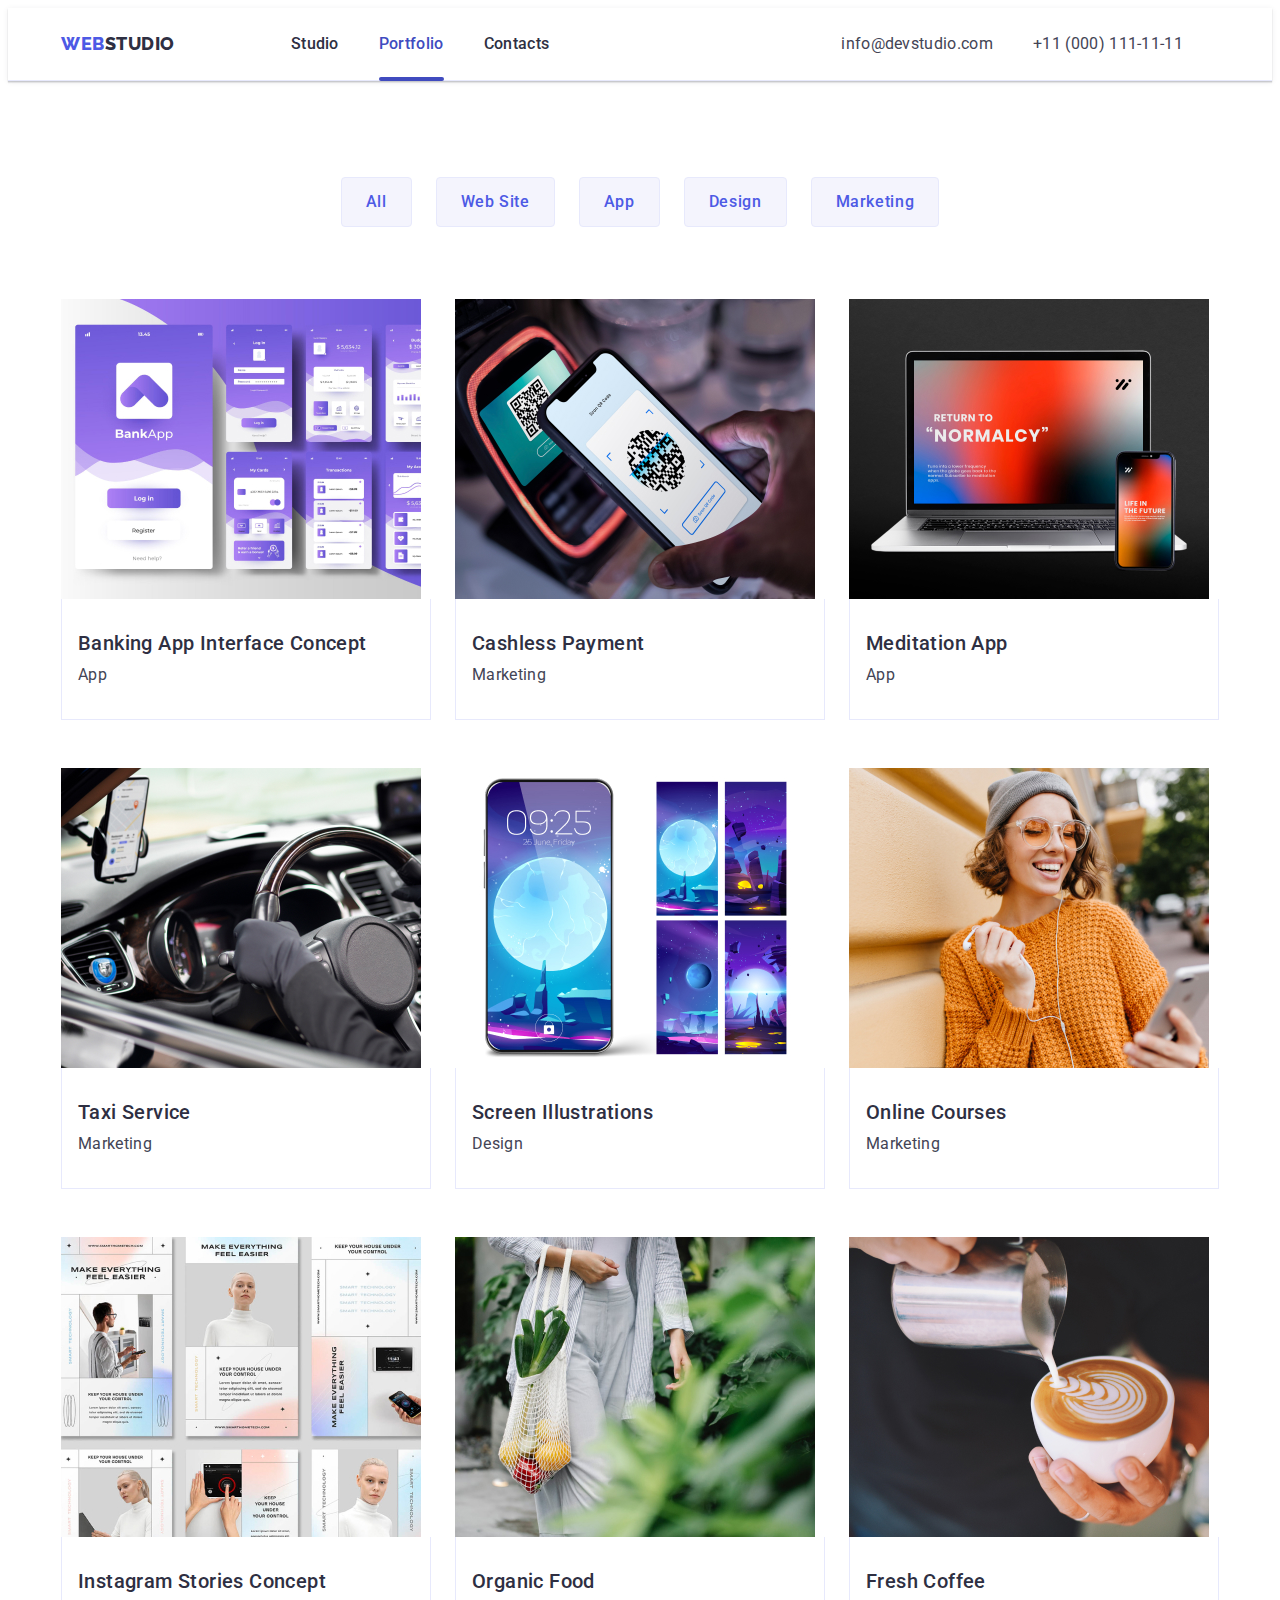
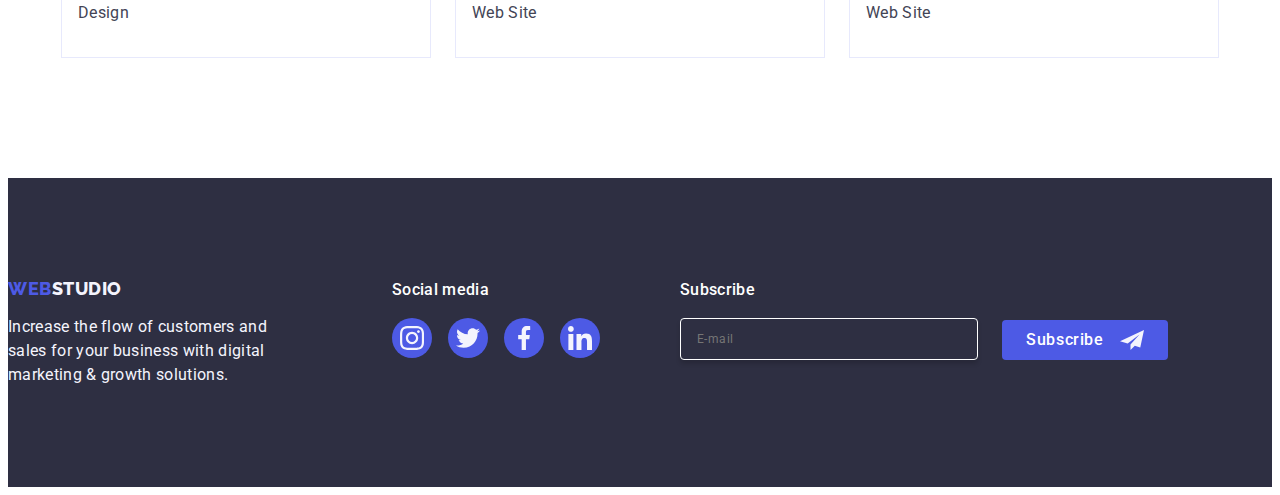
==== commit 2e674729: "hw5" ====
--- a/portfolio.html
+++ b/portfolio.html
@@ -78,11 +78,9 @@
                         <a href="" class="link link-portfolio">
                             <div class="visual-box">
                                 <img src="./images/portfolio/row1/banking.jpg" alt="banking" width="360">
-                                <div class="hidden-box">
-                                    <p class="hidden-text">14 Stylish and User-Friendly App Design Concepts · Task
-                                        Manager App · Calorie
-                                        Tracker App · Exotic Fruit Ecommerce App · Cloud Storage App</p>
-                                </div>
+                                    <p class="hidden-box">14 Stylish and User-Friendly App Design Concepts · Task
+                                        Manager App · Calorie
+                                        Tracker App · Exotic Fruit Ecommerce App · Cloud Storage App</p>
                             </div>
                             <div class="ins-inf">
                                 <h2 class="title">Banking App Interface Concept</h2>
@@ -94,11 +92,11 @@
                         <a href="" class="link link-portfolio">
                             <div class="visual-box">
                                 <img src="./images/portfolio/row1/cashless.jpg" class="link" alt="cashless" width="360">
-                                <div class="hidden-box">
-                                    <p class="hidden-text">14 Stylish and User-Friendly App Design Concepts · Task
-                                        Manager App · Calorie
-                                        Tracker App · Exotic Fruit Ecommerce App · Cloud Storage App</p>
-                                </div>
+                                
+                                    <p class="hidden-box">14 Stylish and User-Friendly App Design Concepts · Task
+                                        Manager App · Calorie
+                                        Tracker App · Exotic Fruit Ecommerce App · Cloud Storage App</p>
+                                
                             </div>
                             <div class="ins-inf">
                                 <h2 class="title">Cashless Payment</h2>
@@ -111,11 +109,11 @@
                             <div class="visual-box">
                                 <img src="./images/portfolio/row1/meditation.jpg" class="link" alt="meditation"
                                     width="360">
-                                    <div class="hidden-box">
-                                        <p class="hidden-text">14 Stylish and User-Friendly App Design Concepts · Task
+                                    
+                                        <p class="hidden-box">14 Stylish and User-Friendly App Design Concepts · Task
                                             Manager App · Calorie
                                             Tracker App · Exotic Fruit Ecommerce App · Cloud Storage App</p>
-                                    </div>
+                                    
                             </div>
                             <div class="ins-inf">
                                 <h2 class="title">Meditation App</h2>
@@ -127,11 +125,11 @@
                         <a href="" class="link link-portfolio">
                             <div class="visual-box">
                                 <img src="./images/portfolio/row2/taxi.jpg" class="link" alt="taxi" width="360">
-                                <div class="hidden-box">
-                                    <p class="hidden-text">14 Stylish and User-Friendly App Design Concepts · Task
-                                        Manager App · Calorie
-                                        Tracker App · Exotic Fruit Ecommerce App · Cloud Storage App</p>
-                                </div>
+                                
+                                    <p class="hidden-box">14 Stylish and User-Friendly App Design Concepts · Task
+                                        Manager App · Calorie
+                                        Tracker App · Exotic Fruit Ecommerce App · Cloud Storage App</p>
+                                
                             </div>
                             <div class="ins-inf">
                                 <h2 class="title">Taxi Service</h2>
@@ -143,11 +141,11 @@
                         <a href="" class="link link-portfolio">
                             <div class="visual-box">
                                 <img src="./images/portfolio/row2/screen.jpg" class="link" alt="screen" width="360">
-                                <div class="hidden-box">
-                                    <p class="hidden-text">14 Stylish and User-Friendly App Design Concepts · Task
-                                        Manager App · Calorie
-                                        Tracker App · Exotic Fruit Ecommerce App · Cloud Storage App</p>
-                                </div>
+                                
+                                    <p class="hidden-box">14 Stylish and User-Friendly App Design Concepts · Task
+                                        Manager App · Calorie
+                                        Tracker App · Exotic Fruit Ecommerce App · Cloud Storage App</p>
+                                
                             </div>
                             <div class="ins-inf">
                                 <h2 class="title">Screen Illustrations</h2>
@@ -159,11 +157,11 @@
                         <a href="" class="link link-portfolio">
                             <div class="visual-box">
                                 <img src="./images/portfolio/row2/online.jpg" class="link" alt="online" width="360">
-                                <div class="hidden-box">
-                                    <p class="hidden-text">14 Stylish and User-Friendly App Design Concepts · Task
-                                        Manager App · Calorie
-                                        Tracker App · Exotic Fruit Ecommerce App · Cloud Storage App</p>
-                                </div>
+                                
+                                    <p class="hidden-box">14 Stylish and User-Friendly App Design Concepts · Task
+                                        Manager App · Calorie
+                                        Tracker App · Exotic Fruit Ecommerce App · Cloud Storage App</p>
+                                
                             </div>
                             <div class="ins-inf">
                                 <h2 class="title">Online Courses</h2>
@@ -176,11 +174,11 @@
                             <div class="visual-box">
                                 <img src="./images/portfolio/row3/instagram.jpg" class="link" alt="instagram"
                                     width="360">
-                                    <div class="hidden-box">
-                                        <p class="hidden-text">14 Stylish and User-Friendly App Design Concepts · Task
+                                    
+                                        <p class="hidden-box">14 Stylish and User-Friendly App Design Concepts · Task
                                             Manager App · Calorie
                                             Tracker App · Exotic Fruit Ecommerce App · Cloud Storage App</p>
-                                    </div>
+                                    
                             </div>
                             <div class="ins-inf">
                                 <h2 class="title">Instagram Stories Concept</h2>
@@ -192,11 +190,11 @@
                         <a href="" class="link link-portfolio">
                             <div class="visual-box">
                                 <img src="./images/portfolio/row3/organic.jpg" class="link" alt="organic" width="360">
-                                <div class="hidden-box">
-                                    <p class="hidden-text">14 Stylish and User-Friendly App Design Concepts · Task
-                                        Manager App · Calorie
-                                        Tracker App · Exotic Fruit Ecommerce App · Cloud Storage App</p>
-                                </div>
+                                
+                                    <p class="hidden-box">14 Stylish and User-Friendly App Design Concepts · Task
+                                        Manager App · Calorie
+                                        Tracker App · Exotic Fruit Ecommerce App · Cloud Storage App</p>
+                               
                             </div>
                             <div class="ins-inf">
                                 <h2 class="title">Organic Food</h2>
@@ -208,11 +206,11 @@
                         <a href="" class="link link-portfolio">
                             <div class="visual-box">
                                 <img src="./images/portfolio/row3/coffee.jpg" class="link" alt="coffee" width="360">
-                                <div class="hidden-box">
-                                    <p class="hidden-text">14 Stylish and User-Friendly App Design Concepts · Task
-                                        Manager App · Calorie
-                                        Tracker App · Exotic Fruit Ecommerce App · Cloud Storage App</p>
-                                </div>
+                                
+                                    <p class="hidden-box">14 Stylish and User-Friendly App Design Concepts · Task
+                                        Manager App · Calorie
+                                        Tracker App · Exotic Fruit Ecommerce App · Cloud Storage App</p>
+                               
                             </div>
                             <div class="ins-inf">
                                 <h2 class="title">Fresh Coffee</h2>
@@ -276,10 +274,10 @@
             </div>
             <div>
                 <form class="footer-form">
-                    <label class="footer-label">
+                    <div class="footer-label">
                         <p class="footer-media-p">Subscribe</p>
                         <input class="footer-input" type="text" name="subscribe" placeholder="E-mail" />
-                    </label>
+                    </div>
                     <button class="button-sub" type="submit">Subscribe
                         <svg class="section-team-icon" width="24" height="24">
                             <use href="./images/icons.svg#icon-telegram"></use>
--- a/css/styles.css
+++ b/css/styles.css
@@ -55,7 +55,7 @@
   color: #2e2f42;
   color: #434455;
   background-color: var(--white);
-  max-width: 1440px;
+  
 }
 
 /* header */
@@ -63,11 +63,13 @@
   border-bottom: 1px solid #e7e9fc;
   box-shadow: 0px 2px 1px rgba(46, 47, 66, 0.08), 0px 1px 1px rgba(46, 47, 66, 0.16),
     0px 1px 6px rgba(46, 47, 66, 0.08);
+    
 }
 .main-nav {
   display: flex;
   align-items: center;
   gap: 40px;
+
 }
 /* Logo */
 .logo {
@@ -173,6 +175,7 @@
   max-width: 1440px;
   background-repeat: no-repeat;
   background-position: center;
+  margin: 0 auto;
 }
 
 .effective {
@@ -396,7 +399,7 @@
 .footer-container {
   display: flex;
   align-items: baseline;
-  margin-left: 156px;
+ 
 }
 .logo.foot {
   display: inline-block;
@@ -553,26 +556,14 @@
   font-size: 16px;
   line-height: 1.5;
   letter-spacing: 0.02em;
-  color: var(--cloud);
   padding: 40px 32px;
   color: var(--cloud);
   transform: translatey(100%);
   transition: transform 250ms cubic-bezier(0.4, 0, 0.2, 1);
 } 
-.hiddens-text {
-  position: absolute;
-  top: 0;
-  left: 0;
-  font-size: 16px;
-  line-height: 1.5;
-  letter-spacing: 0.02em;
-  color: var(--cloud);
-  padding: 40px 32px;
-  background-color: #4d5ae5;
-  height: 100%;
-  width: 100%;
-  transform: translateY(100%);
-  transition: transform 250ms cubic-bezier(0.4, 0, 0.2, 1);
+
+.hiddens-text:hover {
+  transform: translatey(0);
 }
 .visual-box:hover .hidden-box {
   transform: translatey(0);
@@ -584,18 +575,22 @@
 }
 
 /* Modal */
-.backdrop.is-hidden {
-  width: 100%;
-  left: 0;
-}
+
 .backdrop {
   position: fixed;
   width: 100%;
   height: 100%;
   background-color: rgba(46, 47, 66, 0.4);
   top: 0;
+  left: 0;
   transition: opacity 250ms cubic-bezier(0.4, 0, 0.2, 1),
     visibility 250ms cubic-bezier(0.4, 0, 0.2, 1);
+}
+.is-hidden {
+  opacity: 0;
+  visibility: hidden;
+  pointer-events: none;
+  
 }
 
 .modal {
@@ -646,12 +641,7 @@
   border: none;
 }
 
-.is-hidden {
-  opacity: 0;
-  visibility: hidden;
-  pointer-events: none;
-  width: 100%;
-}
+
 
 .backdrop.is-hidden .modal {
   transform: translate(-50%, -50%) scale(0);
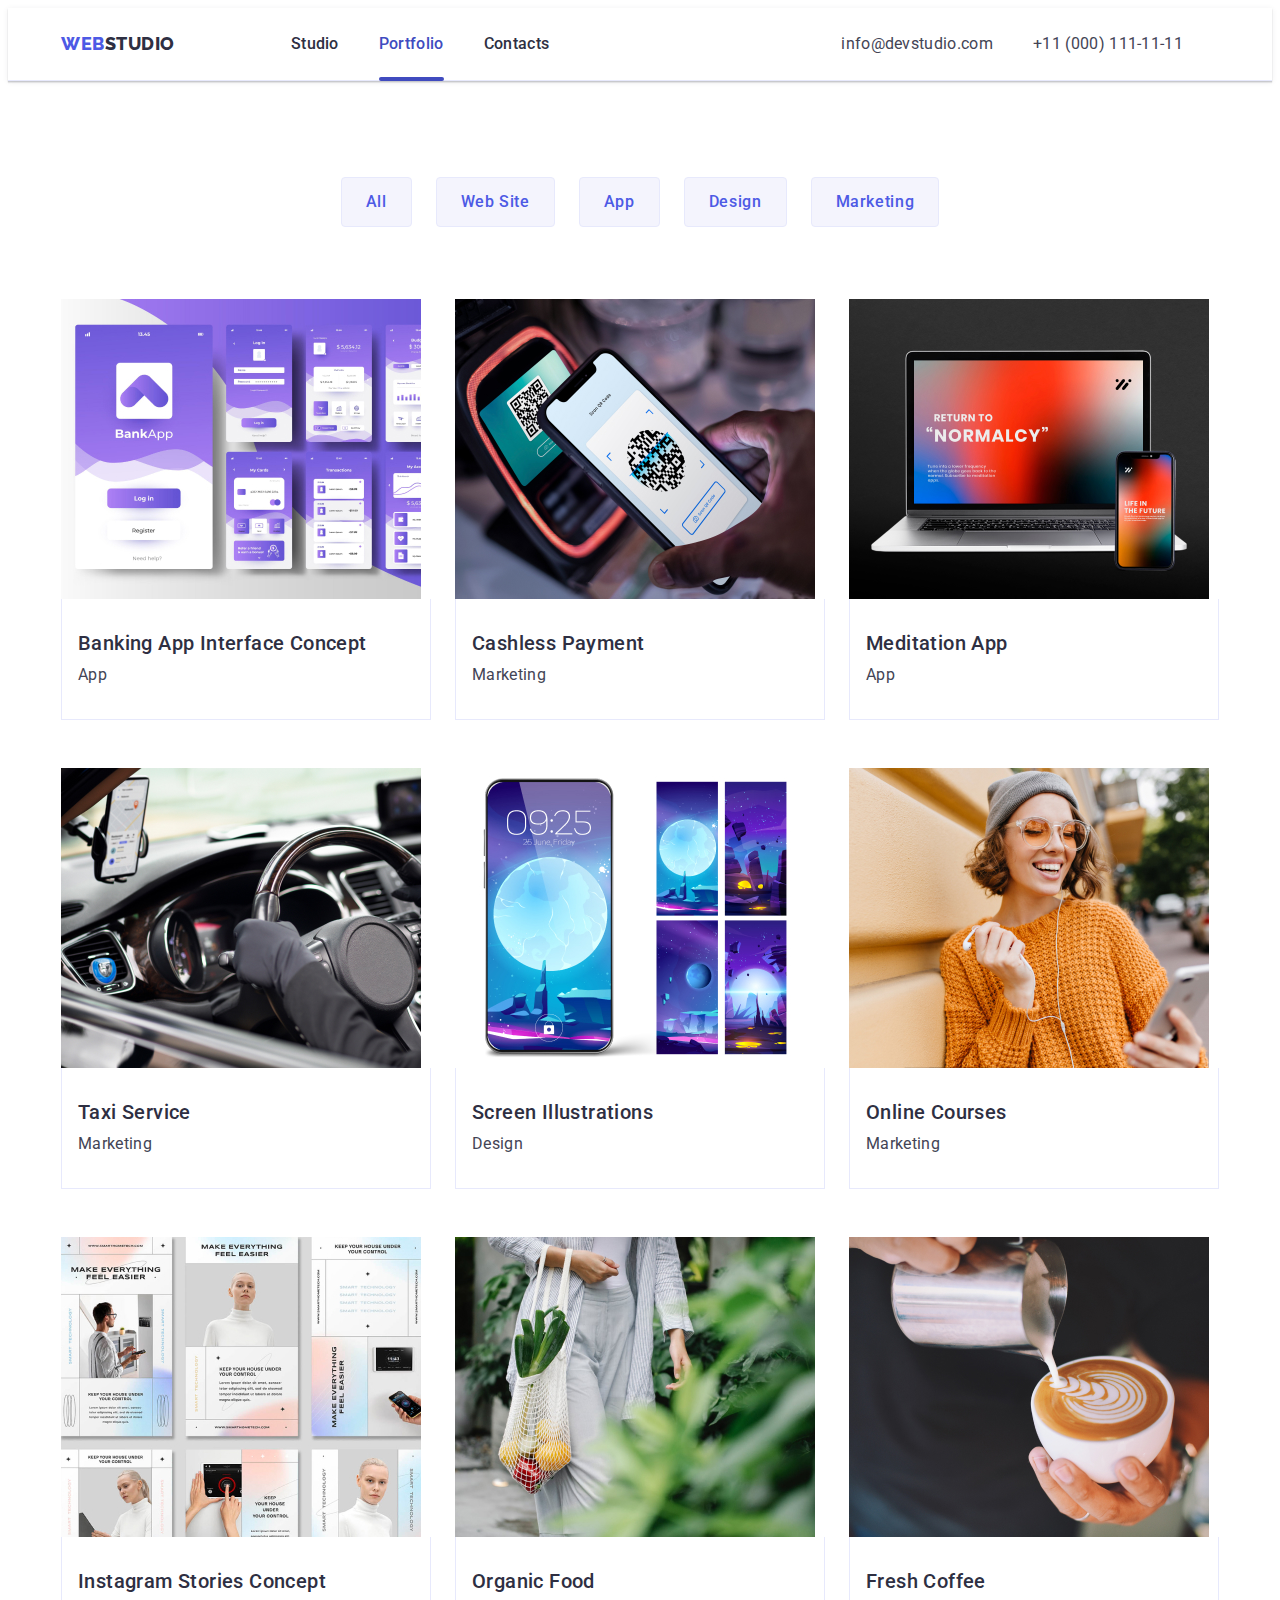
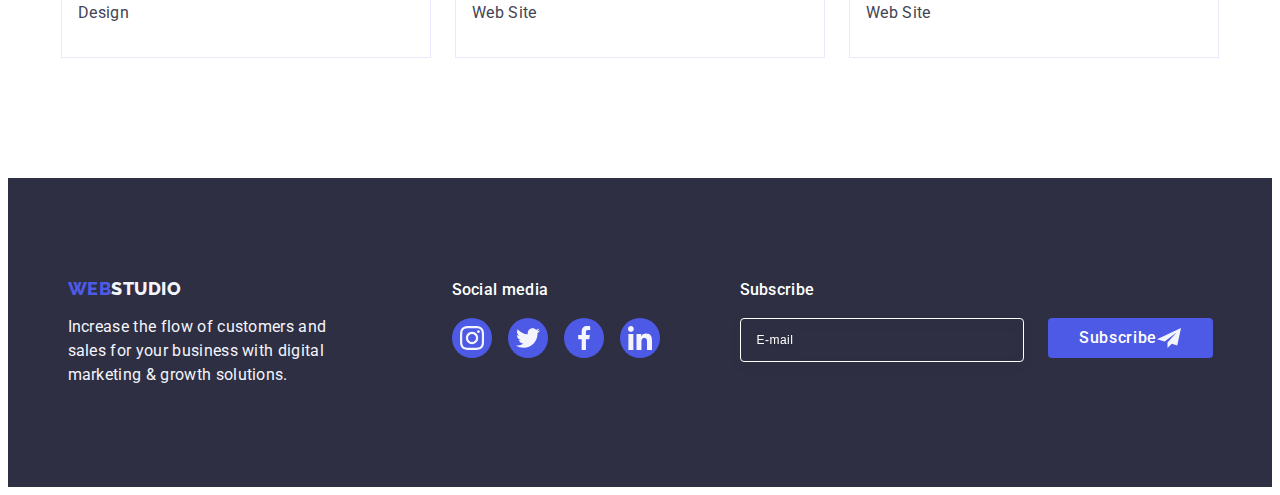
==== commit 4cf1cca3: "hw5 v 9" ====
--- a/portfolio.html
+++ b/portfolio.html
@@ -227,7 +227,7 @@
 
     <!-- Footer -->
     <footer class="footer-side">
-        <div class="footer-container ">
+        <div class="footer-container container">
             <div class="footer-list">
                 <a href="./index.html" class="logo foot">Web<span class="span-logo-down">Studio</span>
                 </a>
@@ -272,12 +272,13 @@
                 </ul>
 
             </div>
-            <div>
+            <div class="form-container-footer">
+                <p class="footer-media-p">Subscribe</p>
                 <form class="footer-form">
-                    <div class="footer-label">
-                        <p class="footer-media-p">Subscribe</p>
-                        <input class="footer-input" type="text" name="subscribe" placeholder="E-mail" />
-                    </div>
+                    <label class="footer-label">
+                       
+                        <input class="footer-input" type="email" name="subscribe" placeholder="E-mail" />
+                    </label>
                     <button class="button-sub" type="submit">Subscribe
                         <svg class="section-team-icon" width="24" height="24">
                             <use href="./images/icons.svg#icon-telegram"></use>
--- a/css/styles.css
+++ b/css/styles.css
@@ -55,7 +55,6 @@
   color: #2e2f42;
   color: #434455;
   background-color: var(--white);
-  
 }
 
 /* header */
@@ -63,13 +62,11 @@
   border-bottom: 1px solid #e7e9fc;
   box-shadow: 0px 2px 1px rgba(46, 47, 66, 0.08), 0px 1px 1px rgba(46, 47, 66, 0.16),
     0px 1px 6px rgba(46, 47, 66, 0.08);
-    
 }
 .main-nav {
   display: flex;
   align-items: center;
   gap: 40px;
-
 }
 /* Logo */
 .logo {
@@ -399,7 +396,9 @@
 .footer-container {
   display: flex;
   align-items: baseline;
- 
+  max-width: 1158px;
+  margin: 0 auto;
+  padding: 0 15px;
 }
 .logo.foot {
   display: inline-block;
@@ -439,50 +438,60 @@
   background-color: #31d0aa;
 }
 /* Footer form */
+.form-container-footer {
+  margin-left: 80px;
+}
+.footer-media-p {
+  margin-bottom: 16px;
+  font-weight: 500;
+  font-size: 16px;
+  line-height: 1.5;
+  letter-spacing: 0.02em;
+  color: #ffffff;
+}
+
 .footer-form {
   display: flex;
-  margin-left: 80px;
+  gap: 24px;
 }
 .footer-label {
   display: flex;
   flex-direction: column;
 }
+.footer-input {
+  width: 264px;
+  height: 40px;
+  border: 1px solid #ffffff;
+  background-color: transparent;
+  font-size: 12px;
+  line-height: 1.5; 
+  letter-spacing: 0.04em; 
+  padding-left: 16px; 
+  filter: drop-shadow(0px 4px 4px rgba(0, 0, 0, 0.15));
+  border-radius: 4px;
+  color: #ffffff;
+}
+.footer-input::placeholder { /* Microsoft Edge */
+  color: var(--white);
+}
+
 .button-sub {
-  display: flex;
-  padding: 8px 24px;
-  align-items: center;
-  color: var(--white, #fff);
-  text-align: center;
-  font-family: Roboto;
+  min-width: 165px;
+  height: 40px;
+  display: flex;
+  justify-content: center;
+  align-items: center; 
+  font-family: "Roboto", sans-serif;
   font-size: 16px;
   font-weight: 500;
-  line-height: 24px; /* 150% */
-  letter-spacing: 0.64px;
-  border-radius: 4px;
-  background: var(--iris, #4d5ae5);
-  gap: 16px;
-  height: max-content;
+  line-height: 1.5;
+  letter-spacing: 0.04em;
+  color: #ffffff;
+  cursor: pointer;
+  background-color: #4D5AE5;
   border: none;
-  margin-left: 24px;
-  margin-top: 42px;
-  cursor: pointer;
-}
-
-.footer-input {
-  background-color: var(--navyblue);
-  outline: none;
-  padding: 8px 16px;
-  color: var(--white, #fff);
-  font-family: Roboto;
-  font-size: 12px;
-  font-style: normal;
-  font-weight: 400;
-  line-height: 24px; /* 200% */
-  letter-spacing: 0.48px;
-  border-radius: 4px;
-  border: 1px solid var(--white, #fff);
-  box-shadow: 0px 4px 4px 0px rgba(0, 0, 0, 0.15);
-  width: 264px;
+  border-radius: 4px; 
+
 }
 
 /* porfolio */
@@ -529,7 +538,7 @@
 .link-portfolio:focus {
   box-shadow: 0px 1px 6px rgba(46, 47, 66, 0.08), 0px 1px 1px rgba(46, 47, 66, 0.16),
     0px 2px 1px rgba(46, 47, 66, 0.08);
-    transform: translateY(0%);
+  transform: translateY(0%);
 }
 .list.tabl-card {
   display: flex;
@@ -544,7 +553,6 @@
 .visual-box {
   position: relative;
   overflow: hidden;
-  
 }
 .hidden-box {
   position: absolute;
@@ -560,7 +568,7 @@
   color: var(--cloud);
   transform: translatey(100%);
   transition: transform 250ms cubic-bezier(0.4, 0, 0.2, 1);
-} 
+}
 
 .hiddens-text:hover {
   transform: translatey(0);
@@ -576,21 +584,123 @@
 
 /* Modal */
 
+/* Modal Form */
+.modal-title {
+  color: var(--navyblue, #2e2f42);
+  text-align: center;
+  font-family: Roboto;
+  font-size: 16px;
+  font-weight: 500;
+  line-height: 1.5; /* 150% */
+  letter-spacing: 0.02em;
+  margin-bottom: 16px;
+}
+.modal-label {
+  margin-bottom: 8px;
+}
+.modal-text {
+  display: block;
+  color: var(--lightslate, #8e8f99);
+  font-family: Roboto;
+  font-size: 12px;
+  font-weight: 400;
+  line-height: 1.17; /* 116.667% */
+  letter-spacing: 0.04em;
+  margin-bottom: 4px;
+}
+.modal-row {
+  position: relative;
+}
+
+.form-input {
+  width: 100%;
+  height: 40px;
+  border: 1px solid rgba(46, 47, 66, 0.4);
+  border-radius: 4px;
+  background-color: transparent;
+  padding-left: 38px;
+  outline: transparent;
+  transition: border-color 250ms cubic-bezier(0.4, 0, 0.2, 1);
+}
+
+.form-input:focus {
+  outline: none;
+  border-color: #4d5ae5;
+}
+.modal-svg {
+  position: absolute;
+  left: 16px;
+  top: 50%;
+  transform: translateY(-50%);
+  transition: fill 250ms cubic-bezier(0.4, 0, 0.2, 1);
+  fill: currentColor;
+}
+
+.modal-label-textare {
+  margin-bottom: 16px;
+}
+
+.textarea-form {
+  width: 100%;
+  height: 120px;
+  font-size: 12px;
+  line-height: 1.17;
+  letter-spacing: 0.04em;
+  color: rgba(46, 47, 66, 0.4);
+  border: 1px solid rgba(46, 47, 66, 0.4);
+  border-radius: 4px;
+  background-color: transparent;
+  padding: 8px 16px;
+  outline: transparent;
+  resize: none;
+  transition: border-color 250ms cubic-bezier(0.4, 0, 0.2, 1);
+}
+.textarea-form:focus {
+  border-color: #4d5ae5;
+}
+
+.form-checkbox {
+  margin-bottom: 24px;
+}
+.form-label {
+  font-size: 12px;
+  line-height: 1.17;
+  letter-spacing: 0.04em;
+  color: var(--link);
+}
+.modal-svg-check {
+}
+
+.modal-licence-accent {
+  width: 16px;
+  height: 16px;
+  border: 1px solid rgba(46, 47, 66, 0.4);
+  border-radius: 2px;
+  transition: background-color 250ms cubic-bezier(0.4, 0, 0.2, 1),
+    border 250ms cubic-bezier(0.4, 0, 0.2, 1), fill 250ms cubic-bezier(0.4, 0, 0.2, 1);
+  display: inline-flex;
+  align-items: center;
+  justify-content: center;
+  fill: transparent;
+}
+.form-input.checkbox:checked .modal-licence-accent {
+  background-color: var(--ocean);
+  border: none;
+  fill: var(--cloud);
+}
+.privacy-link {
+  color: var(--iris);
+}
+
+/* Modal from hw4 */
 .backdrop {
   position: fixed;
   width: 100%;
   height: 100%;
   background-color: rgba(46, 47, 66, 0.4);
   top: 0;
-  left: 0;
   transition: opacity 250ms cubic-bezier(0.4, 0, 0.2, 1),
     visibility 250ms cubic-bezier(0.4, 0, 0.2, 1);
-}
-.is-hidden {
-  opacity: 0;
-  visibility: hidden;
-  pointer-events: none;
-  
 }
 
 .modal {
@@ -605,6 +715,7 @@
   box-shadow: 0px 2px 1px 0px rgba(0, 0, 0, 0.2), 0px 1px 3px 0px rgba(0, 0, 0, 0.12),
     0px 1px 1px 0px rgba(0, 0, 0, 0.14);
   transition: transform 250ms cubic-bezier(0.4, 0, 0.2, 1);
+  padding: 72px 24px 24px 24px;
 }
 
 .close-icon {
@@ -641,7 +752,11 @@
   border: none;
 }
 
-
+.is-hidden {
+  opacity: 0;
+  visibility: hidden;
+  pointer-events: none;
+}
 
 .backdrop.is-hidden .modal {
   transform: translate(-50%, -50%) scale(0);
@@ -653,95 +768,3 @@
 .modal-close-btn:focus .close-icon {
   fill: var(--white);
 }
-/* Modal Form */
-.modal-form {
-  display: flex;
-  flex-direction: column;
-  margin: 72px 24px 24px 24px;
-  gap: 8px;
-}
-.modal-label {
-  display: flex;
-  flex-direction: column;
-}
-.modal-title {
-  color: var(--navyblue, #2e2f42);
-  text-align: center;
-  /* Body Medium */
-  font-family: Roboto;
-  font-size: 16px;
-  font-weight: 500;
-  line-height: 24px; /* 150% */
-  letter-spacing: 0.32px;
-  margin-bottom: 16px;
-}
-.modal-send {
-  margin-top: 16px;
-}
-.modal-row {
-  display: flex;
-  border-radius: 4px;
-  border: 1px solid var(--navyblue-modal, rgba(46, 47, 66, 0.4));
-  align-items: center;
-  padding: 8px 0 8px 16px;
-}
-.modal-row:focus-within {
-  color: var(--iris);
-  border-color: var(--iris);
-}
-
-.form-input {
-  border: 0;
-  font-size: 18px;
-  background-color: var(--dairy);
-}
-.form-input:hover,
-.form-input:focus {
-  outline: none;
-}
-.modal-svg {
-  display: flex;
-  align-items: center;
-  fill: currentColor;
-}
-.modal-text {
-  color: var(--lightslate, #8e8f99);
-  font-family: Roboto;
-  font-size: 12px;
-  font-weight: 400;
-  line-height: 14px; /* 116.667% */
-  letter-spacing: 0.48px;
-}
-.modal-licence {
-  color: var(--lightslate, #8e8f99);
-  font-family: Roboto;
-  font-size: 12px;
-  font-weight: 400;
-  line-height: 14px; /* 116.667% */
-  letter-spacing: 0.48px;
-}
-.modal-licence-accent {
-  color: var(--iris, #4d5ae5);
-  text-decoration-line: underline;
-}
-.form-checkbox {
-  display: flex;
-  gap: 8px;
-}
-.textarea-form {
-  resize: none;
-  /* Small Text */
-  font-family: Roboto;
-  font-size: 12px;
-  font-weight: 400;
-  line-height: 14px; /* 116.667% */
-  letter-spacing: 0.48px;
-  padding: 8px 16px;
-  background-color: var(--dairy);
-  border-radius: 4px;
-  border-color: var(--lightslate, #8e8f99);
-  outline: none;
-}
-.textarea-form:focus-within {
-  border-color: var(--iris);
-}
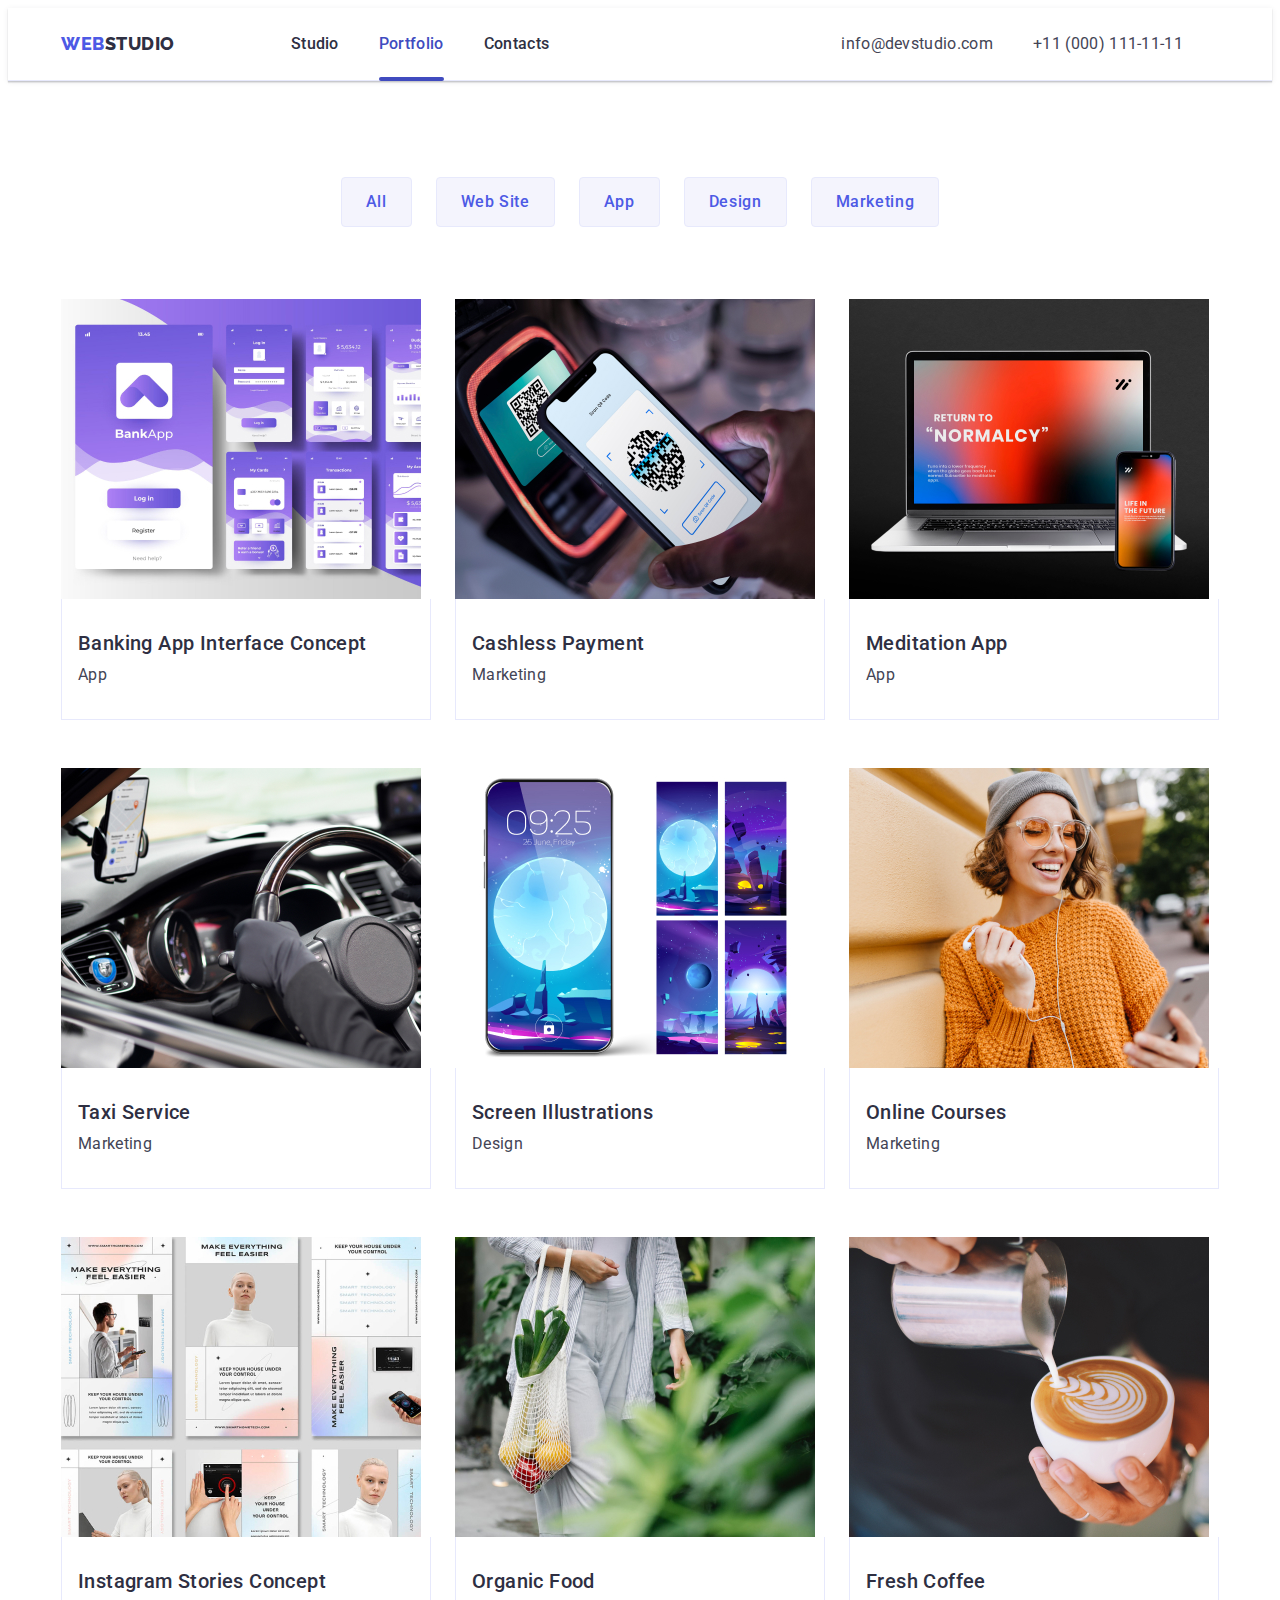
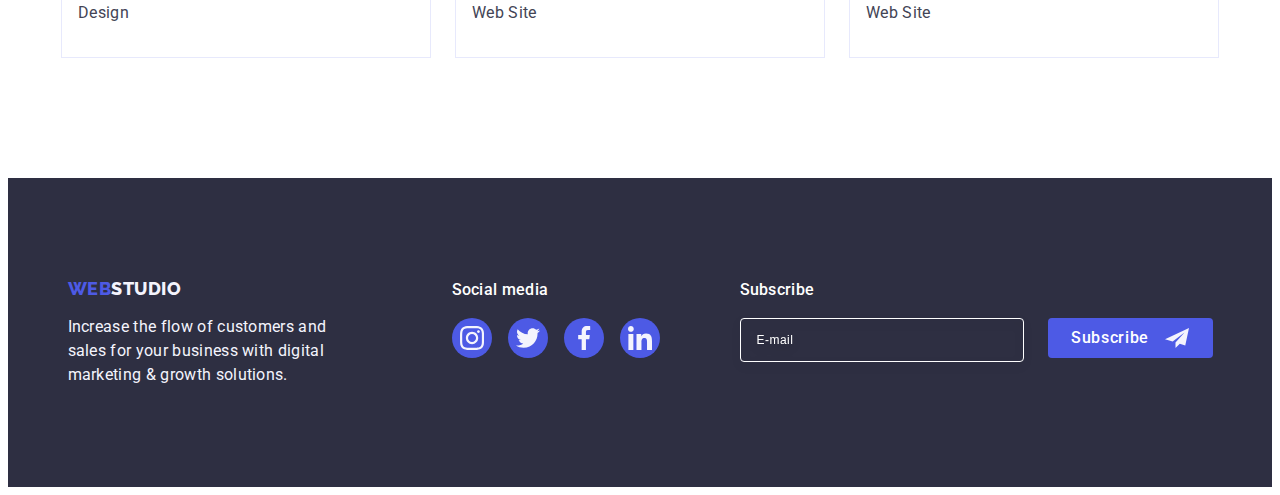
==== commit 64416a30: "h5" ====
--- a/portfolio.html
+++ b/portfolio.html
@@ -280,7 +280,7 @@
                         <input class="footer-input" type="email" name="subscribe" placeholder="E-mail" />
                     </label>
                     <button class="button-sub" type="submit">Subscribe
-                        <svg class="section-team-icon" width="24" height="24">
+                        <svg class="section-team-icon footer-svg" width="24" height="24">
                             <use href="./images/icons.svg#icon-telegram"></use>
                         </svg>
                     </button>
--- a/css/styles.css
+++ b/css/styles.css
@@ -491,7 +491,9 @@
   background-color: #4D5AE5;
   border: none;
   border-radius: 4px; 
-
+}
+.section-team-icon.footer-svg {
+  margin-left: 16px;
 }
 
 /* porfolio */
